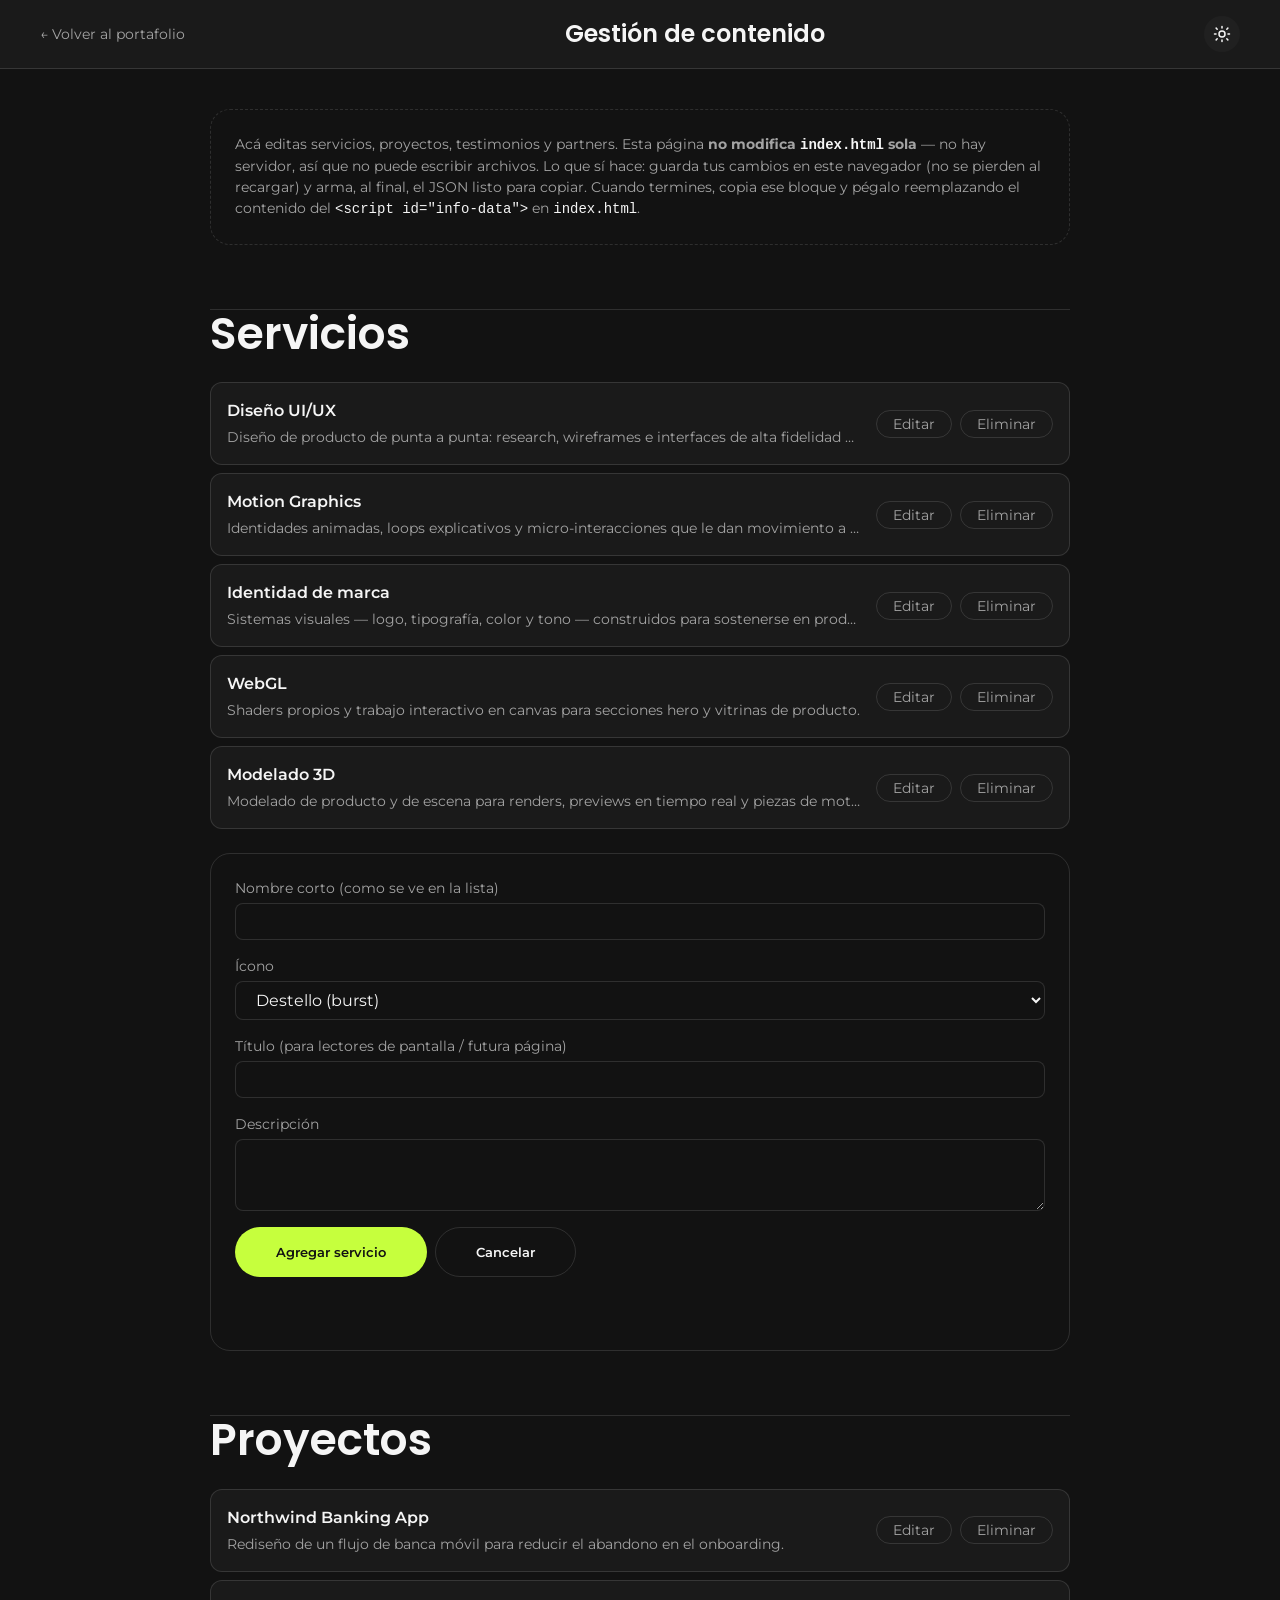
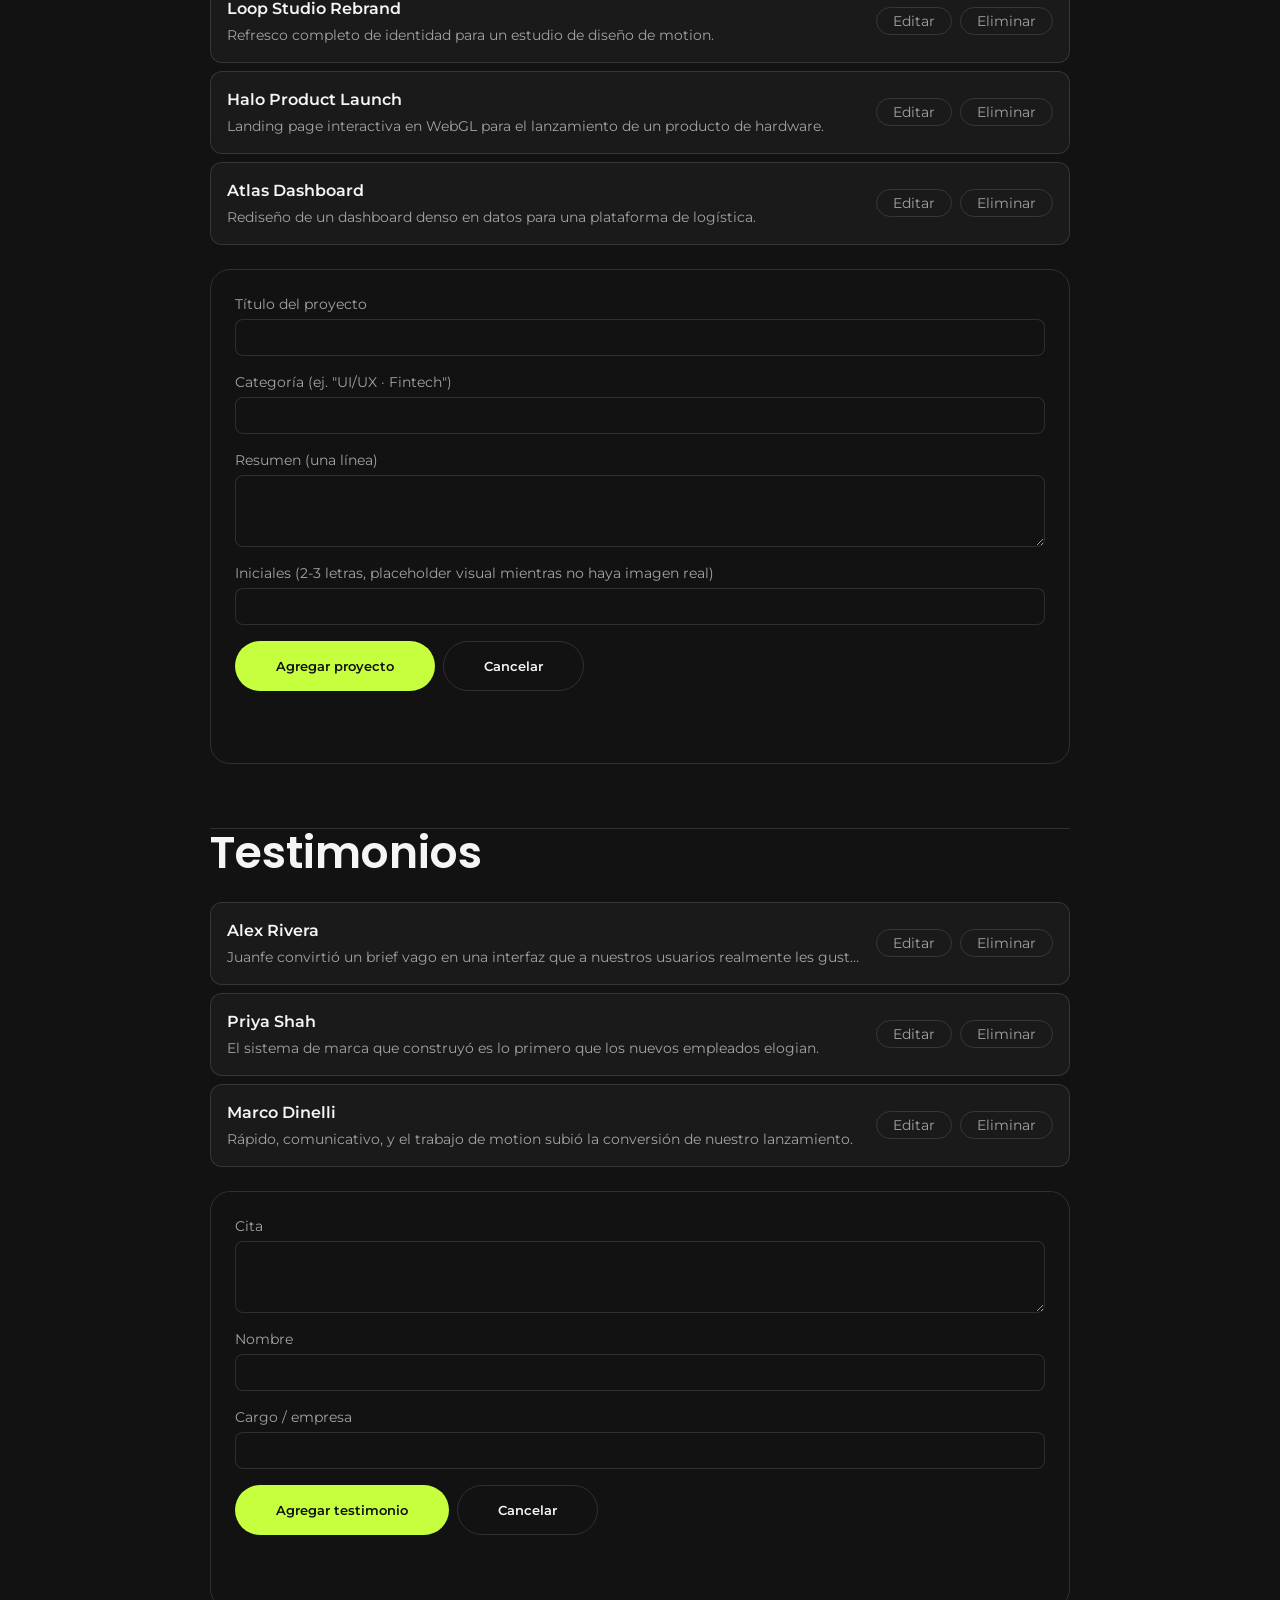
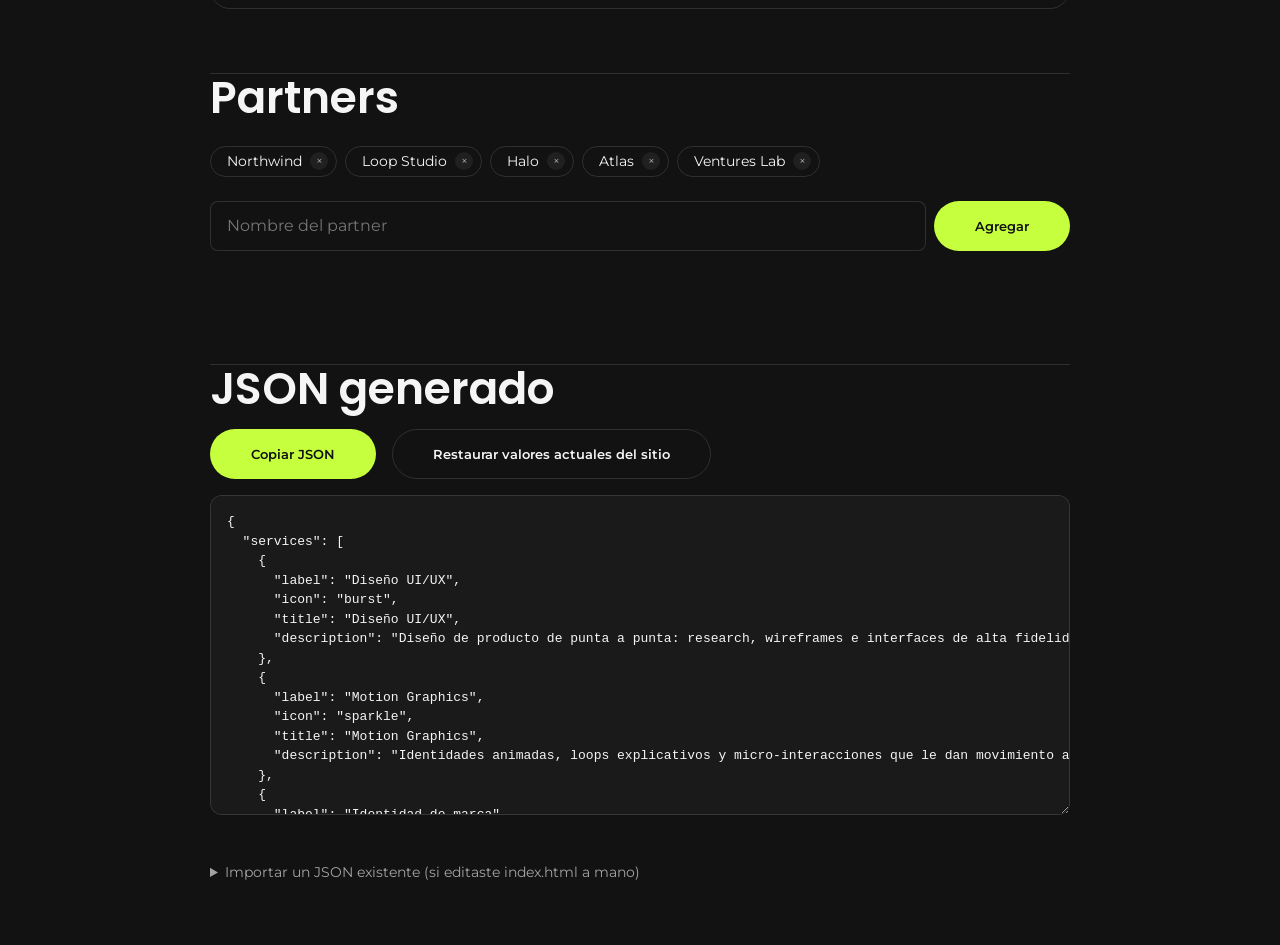
==== gestion.html @ 0872a513 "Add content-management panel (gestion.html) and pinned statement section - gestion.html/js/gestion.c" ====
<!DOCTYPE html>
<html lang="es">
<head>
  <meta charset="UTF-8" />

  <!-- Anti-flash: apply the saved theme before first paint (same as index.html). -->
  <script>
    (function () {
      try {
        if (localStorage.getItem("portfolio-theme") === "light") {
          document.documentElement.setAttribute("data-theme", "light");
        }
      } catch (e) {
        /* localStorage unavailable — falls back to the default dark theme. */
      }
    })();
  </script>

  <meta name="viewport" content="width=device-width, initial-scale=1.0" />
  <title>Gestión de contenido — Juan Felipe Montañez</title>
  <meta name="robots" content="noindex" />

  <link rel="preconnect" href="https://fonts.googleapis.com" />
  <link rel="preconnect" href="https://fonts.gstatic.com" crossorigin />
  <link
    href="https://fonts.googleapis.com/css2?family=Montserrat:wght@400;500;600;700&family=Poppins:wght@500;600;700&display=swap"
    rel="stylesheet"
  />

  <link rel="stylesheet" href="css/tokens.css" />
  <link rel="stylesheet" href="css/base.css" />
  <!-- layout.css: only used here for .theme-toggle (the header's light/dark
       button) — its nav/footer rules don't match anything on this page. -->
  <link rel="stylesheet" href="css/layout.css" />
  <link rel="stylesheet" href="css/components.css" />
  <link rel="stylesheet" href="css/gestion.css" />
</head>
<body>
  <a class="skip-link" href="#main">Saltar al contenido</a>

  <header class="gestion-header">
    <a class="gestion-back" href="index.html">← Volver al portafolio</a>
    <h1>Gestión de contenido</h1>
    <button class="theme-toggle" type="button" data-theme-toggle aria-pressed="false">
      <svg class="icon-sun" viewBox="0 0 24 24" fill="none" aria-hidden="true">
        <circle cx="12" cy="12" r="4" stroke="currentColor" stroke-width="2" />
        <path
          d="M12 2v2M12 20v2M4.2 4.2l1.4 1.4M18.4 18.4l1.4 1.4M2 12h2M20 12h2M4.2 19.8l1.4-1.4M18.4 5.6l1.4-1.4"
          stroke="currentColor"
          stroke-width="2"
          stroke-linecap="round"
        />
      </svg>
      <svg class="icon-moon" viewBox="0 0 24 24" fill="none" aria-hidden="true">
        <path
          d="M20 14.5A8.5 8.5 0 1 1 9.5 4a7 7 0 0 0 10.5 10.5Z"
          stroke="currentColor"
          stroke-width="2"
          stroke-linejoin="round"
        />
      </svg>
      <span class="sr-only">Cambiar entre tema claro y oscuro</span>
    </button>
  </header>

  <main id="main" class="gestion-main">
    <p class="gestion-intro">
      Acá editas servicios, proyectos, testimonios y partners. Esta página <strong>no
      modifica <code>index.html</code> sola</strong> — no hay servidor, así que no puede
      escribir archivos. Lo que sí hace: guarda tus cambios en este navegador (no se
      pierden al recargar) y arma, al final, el JSON listo para copiar. Cuando termines,
      copia ese bloque y pégalo reemplazando el contenido del
      <code>&lt;script id="info-data"&gt;</code> en <code>index.html</code>.
    </p>

    <!-- 1. Services -->
    <section class="gestion-section" data-section="services">
      <h2>Servicios</h2>
      <ul class="gestion-list" data-list="services"></ul>

      <form class="gestion-form" data-form="services">
        <input type="hidden" data-edit-index value="" />
        <div class="gestion-field">
          <label for="service-label">Nombre corto (como se ve en la lista)</label>
          <input id="service-label" name="label" type="text" required maxlength="40" />
        </div>
        <div class="gestion-field">
          <label for="service-icon">Ícono</label>
          <select id="service-icon" name="icon">
            <option value="burst">Destello (burst)</option>
            <option value="sparkle">Chispa (sparkle)</option>
            <option value="asterisk">Asterisco</option>
            <option value="diamonds">Diamantes</option>
            <option value="cube">Cubo</option>
          </select>
        </div>
        <div class="gestion-field">
          <label for="service-title">Título (para lectores de pantalla / futura página)</label>
          <input id="service-title" name="title" type="text" required maxlength="60" />
        </div>
        <div class="gestion-field">
          <label for="service-description">Descripción</label>
          <textarea id="service-description" name="description" required></textarea>
        </div>
        <div class="gestion-form__actions">
          <button type="submit" class="btn btn-primary" data-submit-label>Agregar servicio</button>
          <button type="button" class="btn btn-ghost" data-cancel-edit hidden>Cancelar</button>
        </div>
        <p class="gestion-form__status" data-form-status aria-live="polite"></p>
      </form>
    </section>

    <!-- 2. Projects -->
    <section class="gestion-section" data-section="projects">
      <h2>Proyectos</h2>
      <ul class="gestion-list" data-list="projects"></ul>

      <form class="gestion-form" data-form="projects">
        <input type="hidden" data-edit-index value="" />
        <div class="gestion-field">
          <label for="project-title">Título del proyecto</label>
          <input id="project-title" name="title" type="text" required maxlength="60" />
        </div>
        <div class="gestion-field">
          <label for="project-category">Categoría (ej. "UI/UX · Fintech")</label>
          <input id="project-category" name="category" type="text" required maxlength="40" />
        </div>
        <div class="gestion-field">
          <label for="project-summary">Resumen (una línea)</label>
          <textarea id="project-summary" name="summary" required></textarea>
        </div>
        <div class="gestion-field">
          <label for="project-initials">Iniciales (2-3 letras, placeholder visual mientras no haya imagen real)</label>
          <input id="project-initials" name="initials" type="text" required maxlength="3" />
        </div>
        <div class="gestion-form__actions">
          <button type="submit" class="btn btn-primary" data-submit-label>Agregar proyecto</button>
          <button type="button" class="btn btn-ghost" data-cancel-edit hidden>Cancelar</button>
        </div>
        <p class="gestion-form__status" data-form-status aria-live="polite"></p>
      </form>
    </section>

    <!-- 3. Testimonials -->
    <section class="gestion-section" data-section="testimonials">
      <h2>Testimonios</h2>
      <ul class="gestion-list" data-list="testimonials"></ul>

      <form class="gestion-form" data-form="testimonials">
        <input type="hidden" data-edit-index value="" />
        <div class="gestion-field">
          <label for="testimonial-quote">Cita</label>
          <textarea id="testimonial-quote" name="quote" required></textarea>
        </div>
        <div class="gestion-field">
          <label for="testimonial-name">Nombre</label>
          <input id="testimonial-name" name="name" type="text" required maxlength="60" />
        </div>
        <div class="gestion-field">
          <label for="testimonial-role">Cargo / empresa</label>
          <input id="testimonial-role" name="role" type="text" required maxlength="60" />
        </div>
        <div class="gestion-form__actions">
          <button type="submit" class="btn btn-primary" data-submit-label>Agregar testimonio</button>
          <button type="button" class="btn btn-ghost" data-cancel-edit hidden>Cancelar</button>
        </div>
        <p class="gestion-form__status" data-form-status aria-live="polite"></p>
      </form>
    </section>

    <!-- 4. Partners -->
    <section class="gestion-section" data-section="partners">
      <h2>Partners</h2>
      <div class="gestion-chip-row" data-partners-chips></div>

      <form class="gestion-form gestion-form--inline" data-form="partners">
        <div class="gestion-field" style="flex: 1;">
          <label for="partner-name" class="sr-only">Nombre del partner</label>
          <input id="partner-name" name="name" type="text" required maxlength="40" placeholder="Nombre del partner" />
        </div>
        <button type="submit" class="btn btn-primary">Agregar</button>
      </form>
      <p class="gestion-form__status" data-form-status data-section-status="partners" aria-live="polite"></p>
    </section>

    <!-- Output -->
    <section class="gestion-output">
      <h2>JSON generado</h2>
      <div class="gestion-output__actions">
        <button type="button" class="btn btn-primary" data-copy-json>Copiar JSON</button>
        <button type="button" class="btn btn-ghost" data-reset-data>Restaurar valores actuales del sitio</button>
        <span class="gestion-output__status" data-copy-status aria-live="polite"></span>
      </div>
      <textarea class="gestion-output__textarea" data-output readonly aria-label="JSON generado, listo para pegar en index.html"></textarea>

      <details class="gestion-import">
        <summary>Importar un JSON existente (si editaste index.html a mano)</summary>
        <textarea
          data-import-textarea
          placeholder='Pega acá el JSON completo: { "services": [...], "projects": [...], "testimonials": [...], "partners": [...] }'
        ></textarea>
        <button type="button" class="btn btn-ghost" data-import-btn>Cargar este JSON</button>
        <p class="gestion-form__status" data-import-status aria-live="polite"></p>
      </details>
    </section>
  </main>

  <script src="js/theme.js" defer></script>
  <script src="js/gestion.js" defer></script>
</body>
</html>
---- css/tokens.css ----
/* Design tokens — single source of truth for color, type and spacing.
   Dark is the default theme (per Resumen.md); [data-theme="light"] overrides it. */

:root {
  /* Color — dark (default) */
  --color-bg: #121212;
  --color-bg-elevated: #1a1a1a;
  --color-bg-elevated-2: #202020;
  --color-text: #f5f5f5;
  --color-text-muted: #a3a3a3;
  --color-border: rgba(255, 255, 255, 0.12);
  --color-accent: #c6ff3d;
  --color-accent-text: #121212;

  /* Type */
  --font-heading: "Poppins", "Montserrat", sans-serif;
  --font-body: "Montserrat", "Poppins", sans-serif;
  --font-display: "Instrument Serif", Georgia, serif; /* italic accents only */

  --fs-hero: clamp(2.5rem, 6vw + 1rem, 5.5rem);
  --fs-h2: clamp(1.75rem, 3vw + 1rem, 2.75rem);
  --fs-h3: clamp(1.125rem, 1vw + 1rem, 1.5rem);
  --fs-body: 1rem;
  --fs-small: 0.875rem;

  /* Spacing scale */
  --space-1: 0.25rem;
  --space-2: 0.5rem;
  --space-3: 1rem;
  --space-4: 1.5rem;
  --space-5: 2.5rem;
  --space-6: 4rem;
  --space-7: 6rem;

  /* Shape / layout */
  --radius-pill: 999px;
  --radius-card: 1.25rem;
  --container-max: 1180px;
  --nav-height: 64px;

  /* Motion */
  --ease-default: cubic-bezier(0.4, 0, 0.2, 1);
  --duration-panel: 900ms;

  /* Layering */
  --z-nav: 50;
  --z-mobile-menu: 80;
  --z-panels: 90;
  --z-preloader: 100;
}

[data-theme="light"] {
  --color-bg: #f7f7f5;
  --color-bg-elevated: #ffffff;
  --color-bg-elevated-2: #eeeeec;
  --color-text: #141414;
  --color-text-muted: #5c5c5c;
  --color-border: rgba(0, 0, 0, 0.1);
  --color-accent-text: #121212;
}
---- css/base.css ----
/* Reset + base typography + small utilities shared across the page. */

*,
*::before,
*::after {
  box-sizing: border-box;
}

html {
  scroll-behavior: smooth;
}

body {
  margin: 0;
  min-height: 100vh;
  background: var(--color-bg);
  color: var(--color-text);
  font-family: var(--font-body);
  font-size: var(--fs-body);
  line-height: 1.5;
  -webkit-font-smoothing: antialiased;
  transition: background-color 0.3s var(--ease-default), color 0.3s var(--ease-default);
  /* Room at the bottom so content never sits under the fixed pill nav. */
  padding-bottom: calc(var(--nav-height) + var(--space-5));
}

img,
canvas,
svg {
  display: block;
  max-width: 100%;
}

h1,
h2,
h3 {
  font-family: var(--font-heading);
  font-weight: 600;
  line-height: 1.1;
  margin: 0 0 var(--space-3);
}

h1 {
  font-size: var(--fs-hero);
}

h2 {
  font-size: var(--fs-h2);
}

h3 {
  font-size: var(--fs-h3);
}

p {
  margin: 0 0 var(--space-3);
  color: var(--color-text-muted);
}

a {
  color: inherit;
}

button {
  font-family: inherit;
  cursor: pointer;
}

.container {
  width: min(100% - var(--space-5), var(--container-max));
  margin-inline: auto;
}

/* Visually hidden but reachable by assistive tech. */
.sr-only {
  position: absolute;
  width: 1px;
  height: 1px;
  padding: 0;
  margin: -1px;
  overflow: hidden;
  clip: rect(0, 0, 0, 0);
  white-space: nowrap;
  border: 0;
}

.skip-link {
  position: fixed;
  top: var(--space-2);
  left: var(--space-2);
  z-index: calc(var(--z-preloader) + 1);
  padding: var(--space-2) var(--space-3);
  background: var(--color-accent);
  color: var(--color-accent-text);
  border-radius: var(--radius-pill);
  font-weight: 600;
  text-decoration: none;
  transform: translateY(-200%);
  transition: transform 0.2s var(--ease-default);
}

.skip-link:focus-visible {
  transform: translateY(0);
}

:focus-visible {
  outline: 2px solid var(--color-accent);
  outline-offset: 3px;
}
---- css/layout.css ----
/* Header, pill nav, mobile menu overlay, section shells and footer. */

.site-header {
  position: relative;
  z-index: var(--z-nav);
}

.logomark {
  position: fixed;
  top: var(--space-3);
  left: var(--space-3);
  z-index: var(--z-nav);
  display: flex;
  align-items: center;
  gap: var(--space-2);
  padding: var(--space-2) var(--space-3);
  background: var(--color-bg-elevated);
  border: 1px solid var(--color-border);
  border-radius: var(--radius-pill);
  text-decoration: none;
  font-family: var(--font-heading);
  font-weight: 600;
  letter-spacing: 0.02em;
  color: var(--color-text);
}

.logomark svg {
  width: 20px;
  height: 20px;
}

/* --- Desktop pill nav, fixed bottom-center --- */
.nav-pill {
  position: fixed;
  left: 50%;
  bottom: var(--space-4);
  transform: translateX(-50%);
  z-index: var(--z-nav);
  display: flex;
  align-items: center;
  gap: var(--space-2);
  padding: var(--space-2);
  background: var(--color-bg-elevated);
  border: 1px solid var(--color-border);
  border-radius: var(--radius-pill);
  box-shadow: 0 10px 30px rgba(0, 0, 0, 0.25);
}

.nav-pill__link {
  padding: var(--space-2) var(--space-3);
  border-radius: var(--radius-pill);
  text-decoration: none;
  font-size: var(--fs-small);
  color: var(--color-text-muted);
  transition: background-color 0.2s var(--ease-default), color 0.2s var(--ease-default);
}

.nav-pill__link:hover,
.nav-pill__link:focus-visible {
  color: var(--color-text);
  background: var(--color-bg-elevated-2);
}

.nav-pill__cta {
  padding: var(--space-2) var(--space-4);
  border-radius: var(--radius-pill);
  background: var(--color-accent);
  color: var(--color-accent-text);
  font-weight: 600;
  font-size: var(--fs-small);
  text-decoration: none;
  white-space: nowrap;
}

.theme-toggle {
  display: grid;
  place-items: center;
  width: 36px;
  height: 36px;
  padding: 0;
  border: none;
  border-radius: 50%;
  background: var(--color-bg-elevated-2);
  color: var(--color-text);
}

.theme-toggle svg {
  width: 18px;
  height: 18px;
}

.theme-toggle .icon-moon {
  display: none;
}

[data-theme="light"] .theme-toggle .icon-sun {
  display: none;
}

[data-theme="light"] .theme-toggle .icon-moon {
  display: block;
}

/* --- Mobile: pill nav is replaced by a single "Open menu" button --- */
.nav-toggle {
  display: none;
  position: fixed;
  right: var(--space-3);
  bottom: var(--space-3);
  z-index: var(--z-nav);
  align-items: center;
  gap: var(--space-2);
  padding: var(--space-3) var(--space-4);
  border: 1px solid var(--color-border);
  border-radius: var(--radius-pill);
  background: var(--color-accent);
  color: var(--color-accent-text);
  font-weight: 600;
}

.nav-toggle svg {
  width: 18px;
  height: 18px;
}

.mobile-menu {
  position: fixed;
  inset: 0;
  z-index: var(--z-mobile-menu);
  display: flex;
  flex-direction: column;
  justify-content: center;
  gap: var(--space-4);
  padding: var(--space-5);
  background: var(--color-bg);
  transform: translateY(100%);
  transition: transform 0.35s var(--ease-default);
}

.mobile-menu[data-open="true"] {
  transform: translateY(0);
}

.mobile-menu__close {
  position: absolute;
  top: var(--space-3);
  right: var(--space-3);
  width: 44px;
  height: 44px;
  display: grid;
  place-items: center;
  border: 1px solid var(--color-border);
  border-radius: 50%;
  background: var(--color-bg-elevated);
  color: var(--color-text);
}

.mobile-menu__close svg {
  width: 18px;
  height: 18px;
}

.mobile-menu__links {
  list-style: none;
  margin: 0;
  padding: 0;
  display: flex;
  flex-direction: column;
  gap: var(--space-3);
}

.mobile-menu__links a {
  font-family: var(--font-heading);
  font-size: var(--fs-h2);
  text-decoration: none;
  color: var(--color-text);
}

.mobile-menu__footer {
  display: flex;
  align-items: center;
  gap: var(--space-3);
  margin-top: var(--space-4);
}

@media (max-width: 768px) {
  .nav-pill {
    display: none;
  }

  .nav-toggle {
    display: flex;
  }
}

@media (min-width: 769px) {
  .mobile-menu {
    display: none;
  }
}

/* --- Section shells --- */
section {
  padding: var(--space-7) 0;
  scroll-margin-top: var(--space-5);
  scroll-margin-bottom: var(--space-5);
}

.section-head {
  max-width: 640px;
  margin-bottom: var(--space-5);
}

.section-eyebrow {
  display: inline-block;
  margin-bottom: var(--space-2);
  font-size: var(--fs-small);
  letter-spacing: 0.08em;
  text-transform: uppercase;
  color: var(--color-accent);
}

/* --- Footer --- */
.site-footer {
  border-top: 1px solid var(--color-border);
  padding: var(--space-6) 0 var(--space-7);
}

.site-footer__top {
  display: flex;
  flex-wrap: wrap;
  justify-content: space-between;
  gap: var(--space-4);
  margin-bottom: var(--space-5);
}

.site-footer__social {
  list-style: none;
  display: flex;
  gap: var(--space-3);
  margin: 0;
  padding: 0;
}

.site-footer__social a {
  text-decoration: none;
  color: var(--color-text-muted);
}

.site-footer__social a:hover,
.site-footer__social a:focus-visible {
  color: var(--color-text);
}

.site-footer__bottom {
  display: flex;
  flex-wrap: wrap;
  justify-content: space-between;
  gap: var(--space-3);
  padding-top: var(--space-4);
  border-top: 1px solid var(--color-border);
  font-size: var(--fs-small);
  color: var(--color-text-muted);
}

.site-footer__bottom a {
  color: var(--color-text-muted);
  text-decoration: none;
}

.site-footer__bottom a:hover,
.site-footer__bottom a:focus-visible {
  color: var(--color-text);
}
---- css/components.css ----
/* Buttons, cards, chips, testimonials, partners, preloader and panel transition. */

/* --- Buttons --- */
.btn {
  display: inline-flex;
  align-items: center;
  gap: var(--space-2);
  padding: var(--space-3) var(--space-5);
  border-radius: var(--radius-pill);
  font-weight: 600;
  text-decoration: none;
  border: 1px solid transparent;
}

.btn-primary {
  background: var(--color-accent);
  color: var(--color-accent-text);
}

.btn-ghost {
  background: transparent;
  border-color: var(--color-border);
  color: var(--color-text);
}

.btn-primary:hover,
.btn-primary:focus-visible {
  transform: translateY(-1px);
}

.btn-ghost:hover,
.btn-ghost:focus-visible {
  background: var(--color-bg-elevated);
}

/* --- About lead paragraph --- */
.about p[data-split-about] {
  font-family: var(--font-heading);
  font-weight: 500;
  font-size: clamp(1.5rem, 1rem + 2.2vw, 2.75rem);
  line-height: 1.35;
  color: var(--color-text);
  max-width: 900px;
}

/* --- Chips (About section) — infinite marquee of focus areas --- */
.chip-marquee {
  overflow: hidden;
  margin-top: var(--space-5);
  /* Fade the edges so chips don't look like they're cut off mid-pill. */
  -webkit-mask-image: linear-gradient(90deg, transparent, #000 8%, #000 92%, transparent);
  mask-image: linear-gradient(90deg, transparent, #000 8%, #000 92%, transparent);
}

.chip-list {
  list-style: none;
  display: flex;
  flex-wrap: nowrap;
  width: max-content;
  margin: 0;
  padding: 0;
  animation: chip-marquee 16s linear infinite;
}

/* Pause on hover so the labels are easy to read with a mouse. */
.chip-marquee:hover .chip-list {
  animation-play-state: paused;
}

.chip-list li {
  flex: 0 0 auto;
  /* Spacing via margin, not `gap`: with the duplicate-track technique below,
     `gap` leaves an extra half-gap at the 50% loop point (it isn't "inside"
     either copy), which reads as a stutter/cut. A trailing margin on every
     item — including the last one of each copy — is part of that item's own
     box, so the two copies line up exactly at the midpoint. */
  margin-right: var(--space-2);
  padding: var(--space-2) var(--space-3);
  border: 1px solid var(--color-border);
  border-radius: var(--radius-pill);
  font-size: var(--fs-small);
  color: var(--color-text-muted);
  white-space: nowrap;
}

/* The list is rendered twice in the HTML (second copy aria-hidden); looping
   the track by exactly -50% lines the end of set 1 up with the start of set
   2, so the restart to 0% is invisible. */
@keyframes chip-marquee {
  from {
    transform: translateX(0);
  }
  to {
    transform: translateX(-50%);
  }
}

/* --- Grid shells --- */
.card-grid {
  display: grid;
  gap: var(--space-4);
  grid-template-columns: repeat(auto-fit, minmax(260px, 1fr));
}

/* --- Services header --- */
.services-head {
  display: grid;
  grid-template-columns: minmax(0, 1fr) auto;
  grid-template-areas:
    "title title"
    "desc  btn";
  align-items: center;
  column-gap: var(--space-5);
  row-gap: var(--space-5);
  max-width: 900px;
  margin: 0 auto var(--space-7);
}

.services-head__title {
  grid-area: title;
  max-width: 19ch;
  margin: 0;
  font-family: var(--font-body);
  font-weight: 300;
  font-size: clamp(2rem, 2.5vw + 1rem, 3.125rem);
  line-height: 1.15;
  color: var(--color-text);
}

.services-head__title em {
  font-family: var(--font-display);
  font-style: italic;
  font-weight: 400;
}

.services-head__desc {
  grid-area: desc;
  max-width: 34rem;
  margin: 0 0 0 clamp(0px, 8vw, 7.5rem);
  color: var(--color-text-muted);
}

.services-head__btn {
  grid-area: btn;
  padding: var(--space-3) var(--space-5);
  border: 1.5px solid var(--color-text);
  border-radius: var(--radius-pill);
  font-size: 1.25rem;
  font-weight: 300;
  color: var(--color-text);
  text-decoration: none;
  white-space: nowrap;
  transition:
    background-color 0.3s var(--ease-default),
    color 0.3s var(--ease-default),
    transform 0.16s cubic-bezier(0.22, 1, 0.36, 1);
}

.services-head__btn:hover,
.services-head__btn:focus-visible {
  background: var(--color-text);
  color: var(--color-bg);
}

.services-head__btn:active {
  transform: scale(0.97);
}

/* --- Services list: big rows, rolling title, scroll-rotated icon --- */
.services-list {
  display: flex;
  flex-direction: column;
  align-items: center;
  gap: var(--space-2);
}

.service-row {
  display: inline-flex;
  align-items: center;
  gap: clamp(0.5rem, 1.2vw, 1.25rem);
  text-decoration: none;
  color: var(--color-text-muted);
  transition: color 0.35s var(--ease-default);
}

.service-row:hover,
.service-row:focus-visible {
  color: var(--color-text);
}

.service-row__icon {
  flex: 0 0 auto;
  width: clamp(2rem, 5vw, 4.375rem);
  height: clamp(2rem, 5vw, 4.375rem);
}

/* One line tall window; the duplicate waits just below it. */
.service-row__title {
  display: block;
  overflow: hidden;
  font-family: var(--font-body);
  font-weight: 300;
  font-size: clamp(2rem, 6vw, 6.25rem);
  line-height: 1.1;
  text-transform: uppercase;
  white-space: nowrap;
}

.service-row__roll {
  position: relative;
  display: block;
  will-change: transform;
  transition: transform 0.4s cubic-bezier(0.76, 0, 0.24, 1);
}

.service-row__roll-dup {
  position: absolute;
  top: 100%;
  left: 0;
  color: var(--color-text);
}

/* Roll only with a real pointer — on touch, hover sticks after a tap. */
@media (hover: hover) and (pointer: fine) {
  .service-row:hover .service-row__roll {
    transform: translateY(-100%);
  }
}

.service-row:focus-visible .service-row__roll {
  transform: translateY(-100%);
}

/* --- Who I build for --- */
.who-i-build-for {
  display: grid;
  grid-template-columns: minmax(0, 1fr) minmax(0, 2fr);
  gap: var(--space-4);
  margin-top: var(--space-7);
  padding-top: var(--space-4);
  border-top: 1px solid var(--color-border);
}

.who-i-build-for h3 {
  margin: 0;
  font-size: var(--fs-body);
  font-weight: 500;
}

.who-i-build-for p {
  margin: 0;
  color: var(--color-text-muted);
}

@media (max-width: 768px) {
  .services-head {
    grid-template-columns: 1fr;
    grid-template-areas:
      "title"
      "desc"
      "btn";
    row-gap: var(--space-4);
    margin-bottom: var(--space-6);
  }

  .services-head__desc {
    margin-left: 0;
  }

  .services-head__btn {
    text-align: center;
  }

  .services-list {
    gap: var(--space-4);
  }

  .service-row {
    color: var(--color-text);
  }

  .service-row__title {
    white-space: normal;
    text-align: center;
  }

  .who-i-build-for {
    grid-template-columns: 1fr;
  }
}

/* --- Statement: text on a curve, pinned while it scrolls ---
   Default (no JS / reduced motion): a plain centered heading.
   animations.js adds .statement--animated to swap in the SVG curve and
   give the track its 300vh of scroll for the pinned stage. */
.statement {
  padding: 0;
}

.statement__stage {
  position: relative;
  padding: var(--space-7) var(--space-4);
  overflow: hidden;
}

.statement__header {
  display: grid;
  grid-template-columns: auto 1fr auto 1fr auto;
  align-items: center;
  justify-items: center;
  gap: var(--space-3);
  width: min(100% - var(--space-5), var(--container-max));
  margin: 0 auto var(--space-6);
  font-size: var(--fs-small);
  letter-spacing: 0.08em;
  text-transform: uppercase;
  color: var(--color-text);
}

.statement__mark {
  width: 22px;
  height: 22px;
}

.statement__text {
  max-width: 18ch;
  margin: 0 auto;
  font-family: var(--font-body);
  font-weight: 400;
  font-size: clamp(2.25rem, 6vw, 5.5rem);
  line-height: 1.05;
  text-align: center;
  text-transform: uppercase;
}

.statement__curve {
  display: none;
  width: 100%;
  height: auto;
  overflow: visible;
}

/* Size is in SVG user units (viewBox is 1516 wide), so the text scales
   with the viewport instead of with CSS px. */
.statement__curve text {
  font-family: var(--font-body);
  font-weight: 400;
  font-size: 150px;
  text-transform: uppercase;
  fill: currentColor;
}

.statement--animated .statement__track {
  height: 300vh;
}

.statement--animated .statement__stage {
  display: flex;
  flex-direction: column;
  justify-content: center;
  height: 100vh;
  padding: 0;
}

.statement--animated .statement__header {
  position: absolute;
  top: var(--space-6);
  left: 0;
  right: 0;
  margin-bottom: 0;
}

.statement--animated .statement__curve {
  display: block;
}

/* Heading stays in the DOM for screen readers, the curve is decorative. */
.statement--animated .statement__text {
  position: absolute;
  width: 1px;
  height: 1px;
  overflow: hidden;
  clip-path: inset(50%);
  white-space: nowrap;
}

@media (max-width: 768px) {
  .statement__curve text {
    font-size: 420px;
  }
}

/* --- Works rows (one per project) --- */
.works-list {
  display: flex;
  flex-direction: column;
  gap: var(--space-7);
}

.work-row__head {
  display: grid;
  grid-template-columns: 1fr auto;
  grid-template-areas:
    "tag   ."
    "title link";
  align-items: end;
  row-gap: var(--space-3);
  column-gap: var(--space-4);
}

.work-row__tag {
  grid-area: tag;
  justify-self: start;
  padding: var(--space-1) var(--space-3);
  border: 1px solid var(--color-border);
  border-radius: var(--radius-pill);
  font-size: var(--fs-small);
  color: var(--color-text);
  white-space: nowrap;
}

.work-row__title {
  grid-area: title;
  margin: 0;
  font-family: var(--font-heading);
  font-weight: 500;
  font-size: clamp(2rem, 2.5vw + 1rem, 3.125rem);
  line-height: 1.1;
  color: var(--color-text);
}

.work-row__link {
  grid-area: link;
  padding-bottom: var(--space-1);
  font-size: var(--fs-small);
  color: var(--color-text);
  text-underline-offset: 0.25em;
  white-space: nowrap;
}

.work-row__link:hover,
.work-row__link:focus-visible {
  color: var(--color-accent);
}

.work-row__summary {
  margin: var(--space-2) 0 var(--space-5);
  max-width: 560px;
  color: var(--color-text-muted);
}

.work-row__media {
  display: grid;
  grid-template-columns: 2fr 1fr;
  gap: var(--space-4);
}

/* --- Work media: clip-path reveal + hover zoom ---
   Visible by default, so the page still works without JS / GSAP.
   animations.js adds .works-list--reveal to the list (motion allowed only)
   to arm the hidden state, then .is-in-view to each media on scroll. */
.work-media {
  position: relative;
  display: block;
  aspect-ratio: 16 / 10;
  border-radius: 0.5rem;
  overflow: hidden;
  transition: border-radius 0.8s cubic-bezier(0.19, 1, 0.22, 1);
}

.work-media--side {
  aspect-ratio: auto; /* stretches to the main image's height */
}

.work-media__inner {
  position: absolute;
  inset: 0;
  border-radius: inherit;
  clip-path: inset(0 round 0.5rem);
  will-change: clip-path, transform;
  transition:
    clip-path 1.1s cubic-bezier(0.22, 1, 0.36, 1),
    transform 0.8s cubic-bezier(0.19, 1, 0.22, 1);
}

/* Fills the frame; swap for <img> with object-fit: cover later. */
.work-media__inner > * {
  width: 100%;
  height: 100%;
  aspect-ratio: auto;
  object-fit: cover;
  transition: transform 1.2s cubic-bezier(0.22, 1, 0.36, 1);
}

/* Armed: hidden from the top-left corner, image slightly zoomed in. */
.works-list--reveal .work-media__inner {
  clip-path: inset(0 100% 100% 0 round 0.5rem);
}

.works-list--reveal .work-media__inner > * {
  transform: scale(1.14);
}

/* In view: wipe open to the bottom-right while the image settles. */
.works-list--reveal .work-media.is-in-view .work-media__inner {
  clip-path: inset(0 round 0.5rem);
}

.works-list--reveal .work-media.is-in-view .work-media__inner > * {
  transform: scale(1);
}

/* Side image starts a beat after the main one. */
.works-list--reveal .work-media--side .work-media__inner,
.works-list--reveal .work-media--side .work-media__inner > * {
  transition-delay: 0.15s;
}

/* Hover: corners square off and the image zooms in. */
.work-media:hover,
.work-media:focus-visible {
  border-radius: 0;
}

.work-media:hover .work-media__inner,
.work-media:focus-visible .work-media__inner {
  transform: scale(1.12);
  transition-delay: 0s;
}

@media (max-width: 768px) {
  .works-list {
    gap: var(--space-6);
  }

  .work-row__head {
    grid-template-columns: 1fr auto;
    grid-template-areas:
      "tag   link"
      "title title";
  }

  .work-row__media {
    grid-template-columns: 1fr;
  }

  .work-media--main {
    aspect-ratio: 1 / 1;
  }

  .work-media--side {
    height: 120px;
  }
}

.media-placeholder {
  aspect-ratio: 4 / 3;
  display: grid;
  place-items: center;
  font-family: var(--font-heading);
  font-size: 2rem;
  font-weight: 600;
  color: var(--color-accent-text);
  background: linear-gradient(135deg, var(--color-accent), #6fe0c9);
}

.media-placeholder--alt {
  font-size: 1.25rem;
  color: var(--color-text);
  background: linear-gradient(160deg, var(--color-bg-elevated-2), var(--color-bg-elevated));
  border: 1px solid var(--color-border);
}

/* --- CTA to works --- */
.works-cta {
  text-align: center;
}

.works-cta__inner {
  padding: var(--space-6) var(--space-4);
  border: 1px solid var(--color-border);
  border-radius: var(--radius-card);
  background: var(--color-bg-elevated);
}

.works-cta h2 {
  margin-bottom: var(--space-4);
}

/* --- Testimonials --- */
.testimonial-card {
  padding: var(--space-4);
  border: 1px solid var(--color-border);
  border-radius: var(--radius-card);
  background: var(--color-bg-elevated);
  display: flex;
  flex-direction: column;
  gap: var(--space-3);
}

.testimonial-card blockquote {
  margin: 0;
  font-family: var(--font-heading);
  font-size: var(--fs-h3);
  line-height: 1.35;
}

.testimonial-card footer {
  font-size: var(--fs-small);
  color: var(--color-text-muted);
}

.testimonial-card footer strong {
  color: var(--color-text);
}

/* --- Partners --- */
.partner-row {
  display: flex;
  flex-wrap: wrap;
  gap: var(--space-5);
  align-items: center;
  justify-content: space-between;
}

.partner-logo {
  font-family: var(--font-heading);
  font-weight: 600;
  font-size: var(--fs-h3);
  color: var(--color-text-muted);
  letter-spacing: 0.02em;
}

/* --- Preloader --- */
.preloader {
  position: fixed;
  inset: 0;
  z-index: var(--z-preloader);
  display: flex;
  flex-direction: column;
  align-items: center;
  justify-content: center;
  gap: var(--space-3);
  background: var(--color-bg);
  transition: opacity 0.4s var(--ease-default);
}

.preloader[data-hidden="true"] {
  opacity: 0;
  pointer-events: none;
}

.preloader__count {
  font-family: var(--font-heading);
  font-size: clamp(2rem, 6vw, 3.5rem);
  font-weight: 600;
  color: var(--color-text);
}

.preloader__label {
  font-size: var(--fs-small);
  letter-spacing: 0.1em;
  text-transform: uppercase;
  color: var(--color-text-muted);
}

/* --- 6-panel page transition --- */
.panel-transition {
  position: fixed;
  inset: 0;
  z-index: var(--z-panels);
  display: flex;
  pointer-events: none;
}

.panel-transition__panel {
  flex: 1 0 calc(100% / 6);
  background: var(--color-bg);
  transform: scaleY(1);
  transform-origin: top;
}

/* Panels start covering the screen so there is never a flash of
   unrevealed content before preloader.js runs revealOnEntry(). */
.panel-transition[data-state="revealed"] .panel-transition__panel {
  transform: scaleY(0);
  transform-origin: bottom;
  transition: transform var(--duration-panel) var(--ease-default);
}

.panel-transition[data-state="covering"] .panel-transition__panel {
  transform: scaleY(1);
  transform-origin: top;
  transition: transform var(--duration-panel) var(--ease-default);
}

/* Slight stagger between panels so they don't move as one flat block. */
.panel-transition__panel:nth-child(1) { transition-delay: 0ms; }
.panel-transition__panel:nth-child(2) { transition-delay: 40ms; }
.panel-transition__panel:nth-child(3) { transition-delay: 80ms; }
.panel-transition__panel:nth-child(4) { transition-delay: 120ms; }
.panel-transition__panel:nth-child(5) { transition-delay: 160ms; }
.panel-transition__panel:nth-child(6) { transition-delay: 200ms; }
---- css/gestion.css ----
/* Layout for the content-management panel (gestion.html). Reuses tokens.css
   (color/type) and components.css (.btn) — this file only covers the
   admin-specific pieces: header, section cards, list rows, forms and the
   JSON output box.

   layout.css is also linked in (just for .theme-toggle), and it has a bare
   `section { padding: var(--space-7) 0; }` rule meant for the home page's
   sections. Neutralize it here so it doesn't add a 6rem gap under every
   section on this page — .gestion-section/.gestion-output below set their
   own spacing. */

main.gestion-main section {
  padding: 0;
}

body {
  padding-bottom: var(--space-6);
}

.gestion-header {
  position: sticky;
  top: 0;
  z-index: var(--z-nav);
  display: flex;
  align-items: center;
  justify-content: space-between;
  gap: var(--space-3);
  padding: var(--space-3) var(--space-5);
  background: var(--color-bg-elevated);
  border-bottom: 1px solid var(--color-border);
}

.gestion-back {
  font-size: var(--fs-small);
  text-decoration: none;
  color: var(--color-text-muted);
}

.gestion-back:hover,
.gestion-back:focus-visible {
  color: var(--color-text);
}

.gestion-header h1 {
  margin: 0;
  font-size: var(--fs-h3);
  text-align: center;
}

.gestion-main {
  width: min(100% - var(--space-5), 860px);
  margin-inline: auto;
  padding-top: var(--space-5);
}

.gestion-intro {
  padding: var(--space-4);
  border: 1px dashed var(--color-border);
  border-radius: var(--radius-card);
  color: var(--color-text-muted);
  font-size: var(--fs-small);
}

.gestion-intro code {
  color: var(--color-text);
  font-family: ui-monospace, "SFMono-Regular", Consolas, monospace;
}

.gestion-section {
  margin-top: var(--space-6);
  padding-top: var(--space-5);
  border-top: 1px solid var(--color-border);
}

.gestion-section h2 {
  margin-bottom: var(--space-4);
}

/* --- Item list (existing entries) --- */
.gestion-list {
  list-style: none;
  margin: 0 0 var(--space-4);
  padding: 0;
  display: flex;
  flex-direction: column;
  gap: var(--space-2);
}

.gestion-list:empty::after {
  content: "Todavía no hay elementos.";
  display: block;
  padding: var(--space-3);
  color: var(--color-text-muted);
  font-size: var(--fs-small);
  font-style: italic;
}

.gestion-row {
  display: flex;
  align-items: center;
  gap: var(--space-3);
  padding: var(--space-3);
  border: 1px solid var(--color-border);
  border-radius: 0.75rem;
  background: var(--color-bg-elevated);
}

.gestion-row__body {
  flex: 1;
  min-width: 0;
}

.gestion-row__title {
  font-weight: 600;
  color: var(--color-text);
}

.gestion-row__meta {
  margin-top: var(--space-1);
  font-size: var(--fs-small);
  color: var(--color-text-muted);
  overflow: hidden;
  text-overflow: ellipsis;
  white-space: nowrap;
}

.gestion-row__actions {
  display: flex;
  gap: var(--space-2);
  flex-shrink: 0;
}

.gestion-row__actions button {
  padding: var(--space-1) var(--space-3);
  border: 1px solid var(--color-border);
  border-radius: var(--radius-pill);
  background: transparent;
  color: var(--color-text-muted);
  font-size: var(--fs-small);
}

.gestion-row__actions button:hover,
.gestion-row__actions button:focus-visible {
  color: var(--color-text);
  border-color: var(--color-text-muted);
}

.gestion-row__actions [data-action="remove"]:hover,
.gestion-row__actions [data-action="remove"]:focus-visible {
  color: #ff6b6b;
  border-color: #ff6b6b;
}

/* --- Partners: plain chip list, no edit (just add/remove) --- */
.gestion-chip-row {
  display: flex;
  flex-wrap: wrap;
  gap: var(--space-2);
  margin-bottom: var(--space-4);
}

.gestion-chip {
  display: inline-flex;
  align-items: center;
  gap: var(--space-2);
  padding: var(--space-1) var(--space-2) var(--space-1) var(--space-3);
  border: 1px solid var(--color-border);
  border-radius: var(--radius-pill);
  font-size: var(--fs-small);
}

.gestion-chip button {
  display: grid;
  place-items: center;
  width: 18px;
  height: 18px;
  border: none;
  border-radius: 50%;
  background: var(--color-bg-elevated-2);
  color: var(--color-text-muted);
  font-size: 0.75rem;
  line-height: 1;
}

.gestion-chip button:hover,
.gestion-chip button:focus-visible {
  color: #ff6b6b;
}

/* --- Forms --- */
.gestion-form {
  display: grid;
  gap: var(--space-3);
  padding: var(--space-4);
  border: 1px solid var(--color-border);
  border-radius: var(--radius-card);
}

.gestion-form--inline {
  display: flex;
  gap: var(--space-2);
  padding: 0;
  border: none;
}

.gestion-field {
  display: grid;
  gap: var(--space-1);
}

.gestion-field label {
  font-size: var(--fs-small);
  color: var(--color-text-muted);
}

.gestion-field input,
.gestion-field select,
.gestion-field textarea {
  width: 100%;
  padding: var(--space-2) var(--space-3);
  border: 1px solid var(--color-border);
  border-radius: 0.5rem;
  background: var(--color-bg);
  color: var(--color-text);
  font-family: inherit;
  font-size: var(--fs-body);
}

.gestion-field textarea {
  resize: vertical;
  min-height: 4.5em;
}

.gestion-field input:focus-visible,
.gestion-field select:focus-visible,
.gestion-field textarea:focus-visible {
  outline: 2px solid var(--color-accent);
  outline-offset: 1px;
}

.gestion-form__actions {
  display: flex;
  gap: var(--space-2);
}

.gestion-form__status {
  font-size: var(--fs-small);
  color: #ff6b6b;
  min-height: 1.2em;
}

/* --- JSON output --- */
.gestion-output {
  margin-top: var(--space-7);
  padding-top: var(--space-5);
  border-top: 1px solid var(--color-border);
}

.gestion-output__actions {
  display: flex;
  flex-wrap: wrap;
  align-items: center;
  gap: var(--space-3);
  margin-bottom: var(--space-3);
}

.gestion-output__status {
  font-size: var(--fs-small);
  color: var(--color-accent);
}

.gestion-output__textarea {
  width: 100%;
  min-height: 320px;
  padding: var(--space-3);
  border: 1px solid var(--color-border);
  border-radius: 0.75rem;
  background: var(--color-bg-elevated);
  color: var(--color-text);
  font-family: ui-monospace, "SFMono-Regular", Consolas, monospace;
  font-size: 0.8125rem;
  line-height: 1.5;
  white-space: pre;
  overflow: auto;
}

.gestion-import {
  margin-top: var(--space-5);
}

.gestion-import summary {
  cursor: pointer;
  color: var(--color-text-muted);
  font-size: var(--fs-small);
}

.gestion-import[open] summary {
  margin-bottom: var(--space-2);
}

.gestion-import textarea {
  width: 100%;
  min-height: 160px;
  padding: var(--space-3);
  border: 1px solid var(--color-border);
  border-radius: 0.75rem;
  background: var(--color-bg);
  color: var(--color-text);
  font-family: ui-monospace, "SFMono-Regular", Consolas, monospace;
  font-size: 0.8125rem;
  margin-bottom: var(--space-2);
}

@media (max-width: 600px) {
  .gestion-header h1 {
    display: none;
  }

  .gestion-row {
    flex-wrap: wrap;
  }
}
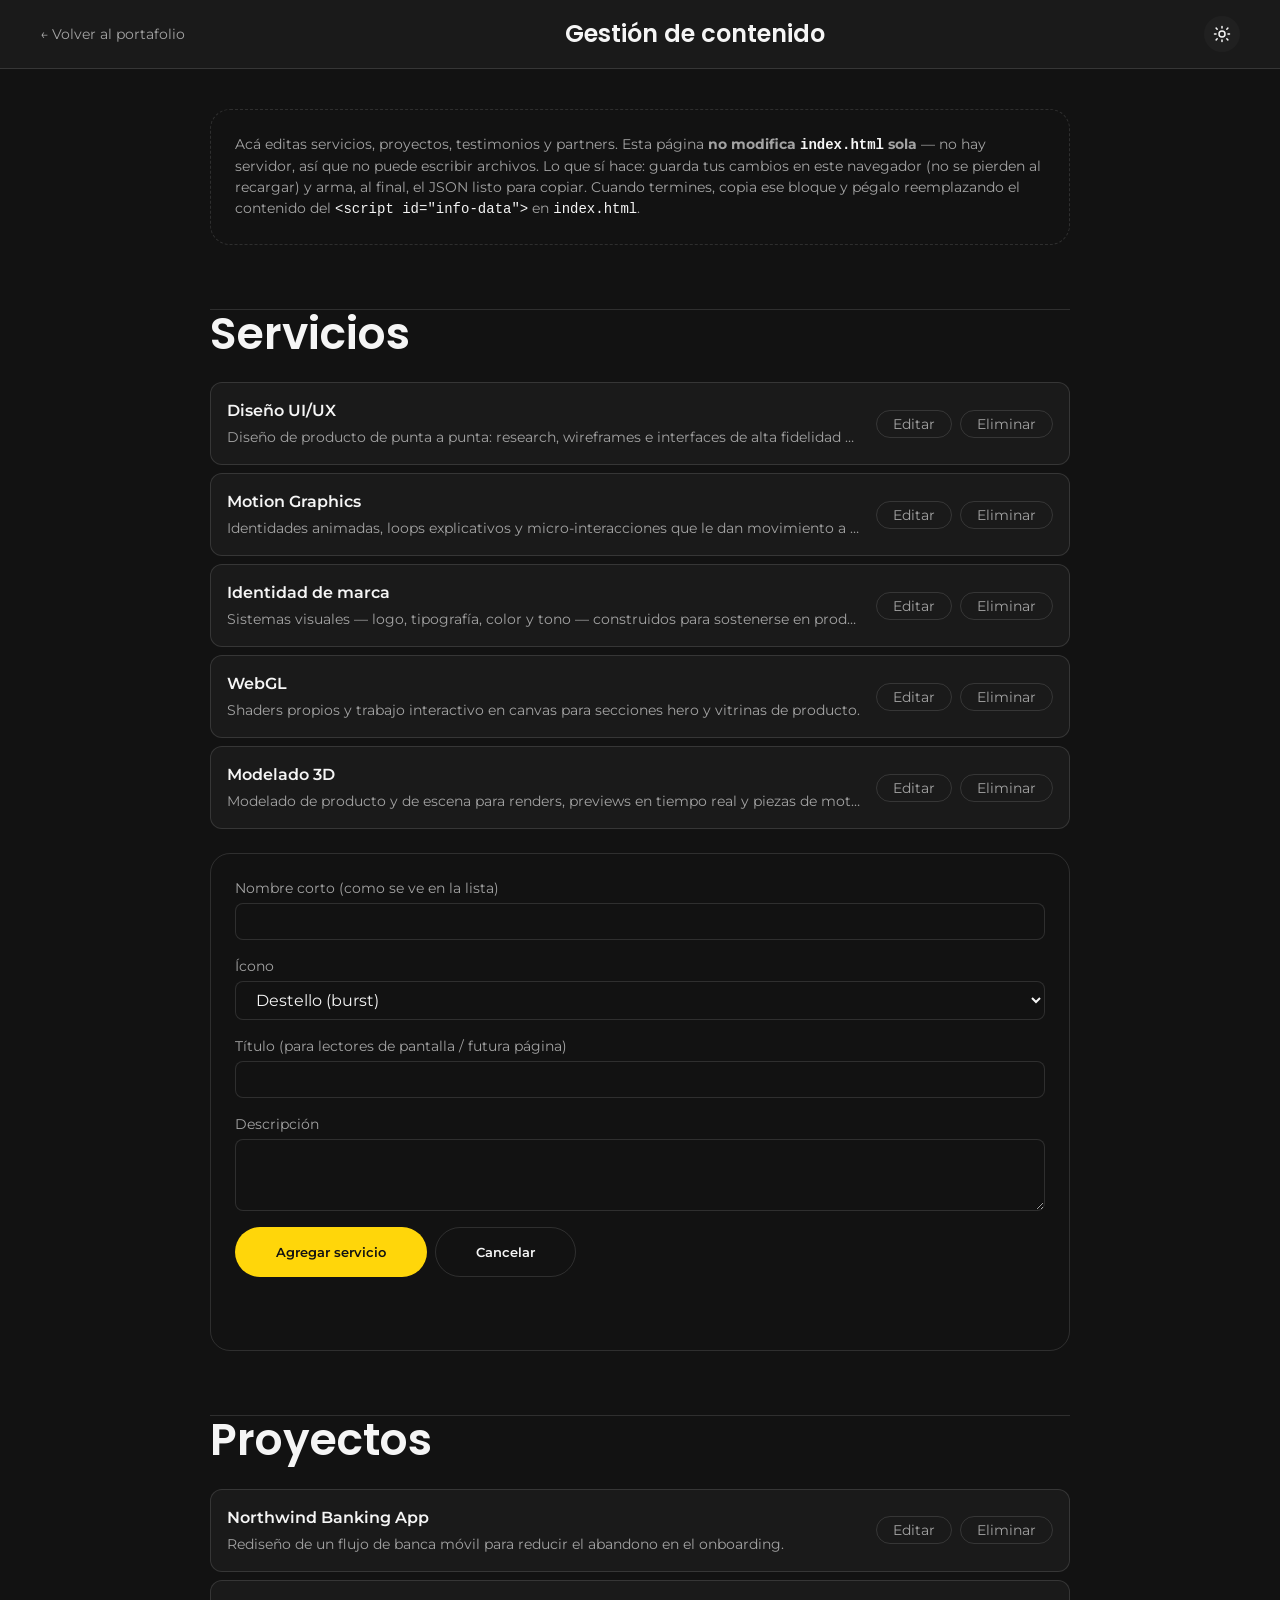
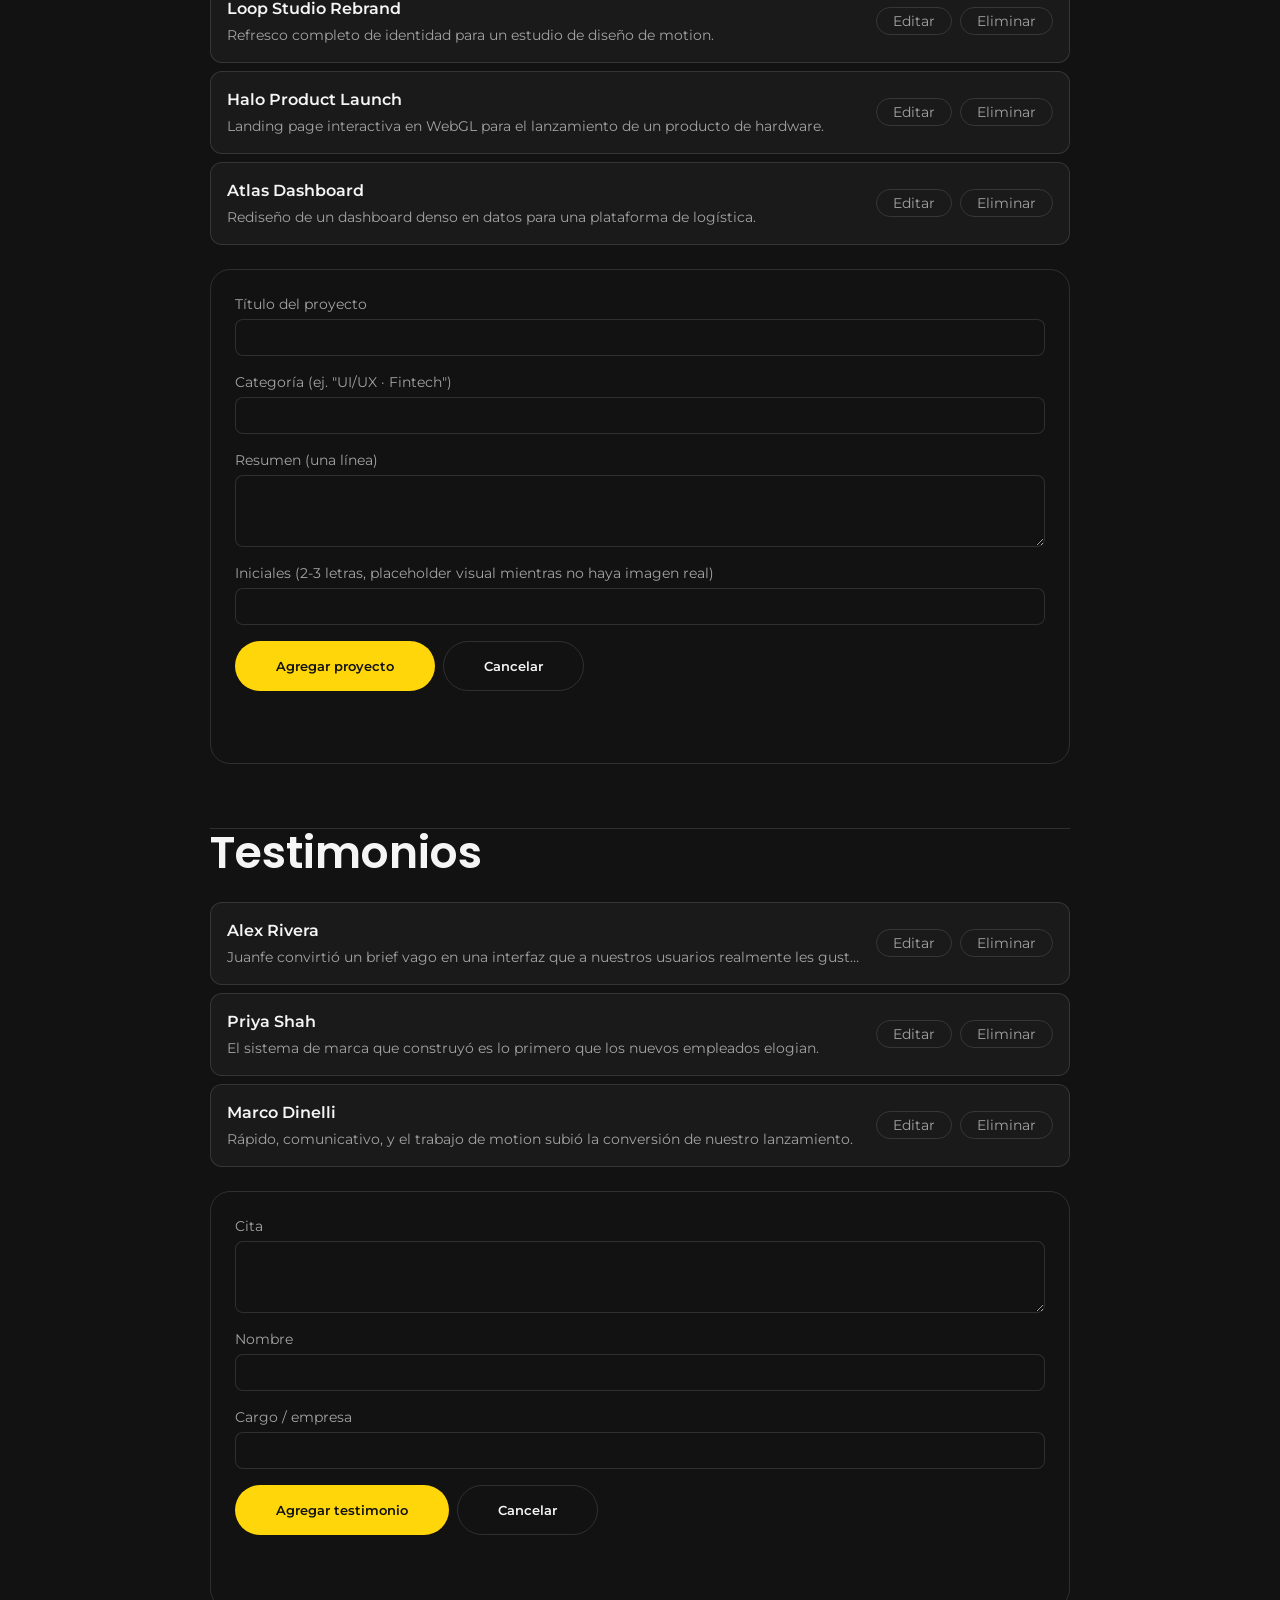
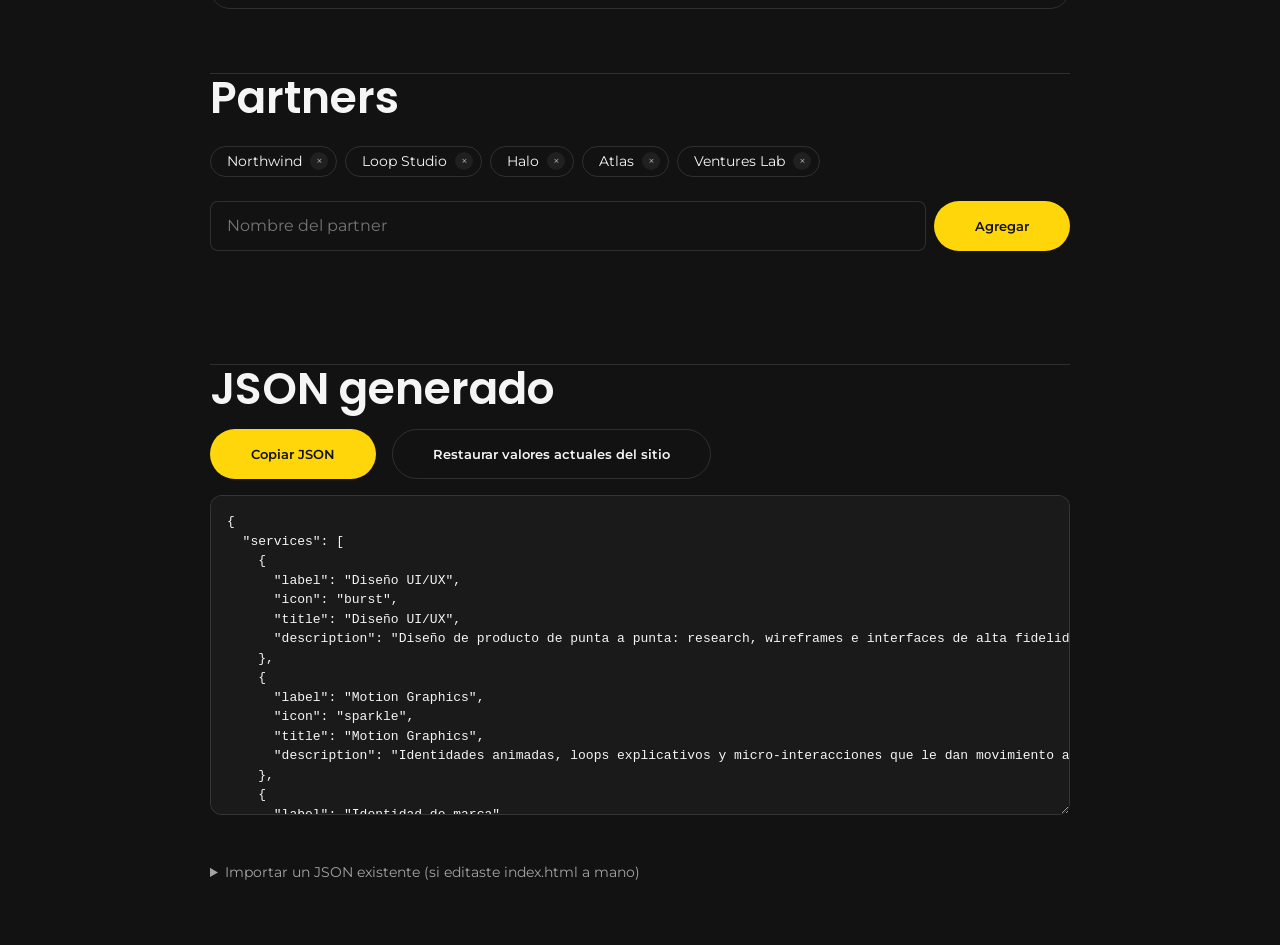
==== commit cf59b0fd: "Traducir comentarios del código al español Co-Authored-By: Claude Sonnet 5 <noreply@anthropic.com>" ====
--- a/gestion.html
+++ b/gestion.html
@@ -3,7 +3,7 @@
 <head>
   <meta charset="UTF-8" />
 
-  <!-- Anti-flash: apply the saved theme before first paint (same as index.html). -->
+  <!-- Anti-flash: aplica el tema guardado antes del primer renderizado (igual que en index.html). -->
   <script>
     (function () {
       try {
@@ -11,7 +11,7 @@
           document.documentElement.setAttribute("data-theme", "light");
         }
       } catch (e) {
-        /* localStorage unavailable — falls back to the default dark theme. */
+        /* localStorage no disponible — usa el tema oscuro por defecto. */
       }
     })();
   </script>
@@ -29,8 +29,9 @@
 
   <link rel="stylesheet" href="css/tokens.css" />
   <link rel="stylesheet" href="css/base.css" />
-  <!-- layout.css: only used here for .theme-toggle (the header's light/dark
-       button) — its nav/footer rules don't match anything on this page. -->
+  <!-- layout.css: se usa aquí solo para .theme-toggle (el botón de
+       claro/oscuro del header) — sus reglas de nav/footer no aplican a
+       nada en esta página. -->
   <link rel="stylesheet" href="css/layout.css" />
   <link rel="stylesheet" href="css/components.css" />
   <link rel="stylesheet" href="css/gestion.css" />
@@ -73,7 +74,7 @@
       <code>&lt;script id="info-data"&gt;</code> en <code>index.html</code>.
     </p>
 
-    <!-- 1. Services -->
+    <!-- 1. Servicios -->
     <section class="gestion-section" data-section="services">
       <h2>Servicios</h2>
       <ul class="gestion-list" data-list="services"></ul>
@@ -110,7 +111,7 @@
       </form>
     </section>
 
-    <!-- 2. Projects -->
+    <!-- 2. Proyectos -->
     <section class="gestion-section" data-section="projects">
       <h2>Proyectos</h2>
       <ul class="gestion-list" data-list="projects"></ul>
@@ -141,7 +142,7 @@
       </form>
     </section>
 
-    <!-- 3. Testimonials -->
+    <!-- 3. Testimonios -->
     <section class="gestion-section" data-section="testimonials">
       <h2>Testimonios</h2>
       <ul class="gestion-list" data-list="testimonials"></ul>
@@ -168,7 +169,7 @@
       </form>
     </section>
 
-    <!-- 4. Partners -->
+    <!-- 4. Aliados (partners) -->
     <section class="gestion-section" data-section="partners">
       <h2>Partners</h2>
       <div class="gestion-chip-row" data-partners-chips></div>
@@ -183,7 +184,7 @@
       <p class="gestion-form__status" data-form-status data-section-status="partners" aria-live="polite"></p>
     </section>
 
-    <!-- Output -->
+    <!-- Salida -->
     <section class="gestion-output">
       <h2>JSON generado</h2>
       <div class="gestion-output__actions">
--- a/css/tokens.css
+++ b/css/tokens.css
@@ -1,21 +1,21 @@
-/* Design tokens — single source of truth for color, type and spacing.
-   Dark is the default theme (per Resumen.md); [data-theme="light"] overrides it. */
+/* Tokens de diseño — fuente única de verdad para color, tipografía y espaciado.
+   El oscuro es el tema por defecto (según Resumen.md); [data-theme="light"] lo sobrescribe. */
 
 :root {
-  /* Color — dark (default) */
+  /* Color — oscuro (por defecto) */
   --color-bg: #121212;
   --color-bg-elevated: #1a1a1a;
   --color-bg-elevated-2: #202020;
   --color-text: #f5f5f5;
   --color-text-muted: #a3a3a3;
   --color-border: rgba(255, 255, 255, 0.12);
-  --color-accent: #c6ff3d;
+  --color-accent: #ffd60a;
   --color-accent-text: #121212;
 
-  /* Type */
+  /* Tipografía */
   --font-heading: "Poppins", "Montserrat", sans-serif;
   --font-body: "Montserrat", "Poppins", sans-serif;
-  --font-display: "Instrument Serif", Georgia, serif; /* italic accents only */
+  --font-display: "Instrument Serif", Georgia, serif; /* solo para acentos en cursiva */
 
   --fs-hero: clamp(2.5rem, 6vw + 1rem, 5.5rem);
   --fs-h2: clamp(1.75rem, 3vw + 1rem, 2.75rem);
@@ -23,7 +23,7 @@
   --fs-body: 1rem;
   --fs-small: 0.875rem;
 
-  /* Spacing scale */
+  /* Escala de espaciado */
   --space-1: 0.25rem;
   --space-2: 0.5rem;
   --space-3: 1rem;
@@ -32,17 +32,17 @@
   --space-6: 4rem;
   --space-7: 6rem;
 
-  /* Shape / layout */
+  /* Forma / layout */
   --radius-pill: 999px;
   --radius-card: 1.25rem;
   --container-max: 1180px;
   --nav-height: 64px;
 
-  /* Motion */
+  /* Movimiento */
   --ease-default: cubic-bezier(0.4, 0, 0.2, 1);
   --duration-panel: 900ms;
 
-  /* Layering */
+  /* Capas (z-index) */
   --z-nav: 50;
   --z-mobile-menu: 80;
   --z-panels: 90;
--- a/css/base.css
+++ b/css/base.css
@@ -1,4 +1,4 @@
-/* Reset + base typography + small utilities shared across the page. */
+/* Reset + tipografía base + pequeñas utilidades compartidas en toda la página. */
 
 *,
 *::before,
@@ -20,7 +20,7 @@
   line-height: 1.5;
   -webkit-font-smoothing: antialiased;
   transition: background-color 0.3s var(--ease-default), color 0.3s var(--ease-default);
-  /* Room at the bottom so content never sits under the fixed pill nav. */
+  /* Espacio abajo para que el contenido nunca quede debajo de la nav fija. */
   padding-bottom: calc(var(--nav-height) + var(--space-5));
 }
 
@@ -71,7 +71,7 @@
   margin-inline: auto;
 }
 
-/* Visually hidden but reachable by assistive tech. */
+/* Oculto visualmente pero accesible para tecnología de asistencia. */
 .sr-only {
   position: absolute;
   width: 1px;
--- a/css/layout.css
+++ b/css/layout.css
@@ -1,4 +1,4 @@
-/* Header, pill nav, mobile menu overlay, section shells and footer. */
+/* Header, nav tipo "pill", overlay del menú móvil, contenedores de sección y footer. */
 
 .site-header {
   position: relative;
@@ -29,8 +29,18 @@
   height: 20px;
 }
 
-/* --- Desktop pill nav, fixed bottom-center --- */
+/* --- Nav tipo "pill" de escritorio, fija centrada abajo ---
+   Efecto de vidrio esmerilado: relleno translúcido + blur de fondo, para que
+   la página se vea suavemente a través mientras hace scroll debajo. Los
+   colores del vidrio son tokens locales porque la "pill" flota tanto sobre
+   secciones oscuras como claras/lima. */
 .nav-pill {
+  --glass-bg: rgba(0, 0, 0, 0.35);
+  --glass-border: rgba(255, 255, 255, 0.17);
+  --glass-hover: rgba(255, 255, 255, 0.1);
+  --glass-text: rgba(255, 255, 255, 0.78);
+  --glass-text-strong: #fff;
+
   position: fixed;
   left: 50%;
   bottom: var(--space-4);
@@ -40,25 +50,107 @@
   align-items: center;
   gap: var(--space-2);
   padding: var(--space-2);
-  background: var(--color-bg-elevated);
-  border: 1px solid var(--color-border);
-  border-radius: var(--radius-pill);
-  box-shadow: 0 10px 30px rgba(0, 0, 0, 0.25);
+  background: var(--glass-bg);
+  border: 1px solid var(--glass-border);
+  border-radius: var(--radius-pill);
+  box-shadow: 0 10px 34px rgba(0, 0, 0, 0.45);
+  -webkit-backdrop-filter: blur(14px) saturate(160%);
+  backdrop-filter: blur(14px) saturate(160%);
+}
+
+[data-theme="light"] .nav-pill {
+  --glass-bg: rgba(236, 236, 236, 0.45);
+  --glass-border: rgba(0, 0, 0, 0.08);
+  --glass-hover: rgba(0, 0, 0, 0.06);
+  --glass-text: rgba(20, 20, 20, 0.72);
+  --glass-text-strong: #141414;
+  box-shadow: 0 10px 34px rgba(0, 0, 0, 0.16);
+}
+
+/* Navegadores sin backdrop-filter: un relleno más opaco mantiene el texto legible. */
+@supports not ((backdrop-filter: blur(1px)) or (-webkit-backdrop-filter: blur(1px))) {
+  .nav-pill {
+    --glass-bg: rgba(18, 18, 18, 0.92);
+  }
+
+  [data-theme="light"] .nav-pill {
+    --glass-bg: rgba(247, 247, 245, 0.95);
+  }
 }
 
 .nav-pill__link {
+  position: relative;
+  z-index: 1; /* por encima del indicador deslizante */
   padding: var(--space-2) var(--space-3);
   border-radius: var(--radius-pill);
   text-decoration: none;
   font-size: var(--fs-small);
-  color: var(--color-text-muted);
-  transition: background-color 0.2s var(--ease-default), color 0.2s var(--ease-default);
-}
-
+  white-space: nowrap;
+  color: var(--glass-text);
+  transition: color 0.3s var(--ease-default);
+}
+
+/* Sin fondo de hover aquí: el indicador deslizante ya previsualiza el
+   enlace sobre el que está el cursor (js/nav.js). El foco de teclado
+   mantiene su propio relleno, ya que el indicador solo sigue al mouse. */
 .nav-pill__link:hover,
+.nav-pill__link[aria-current="true"] {
+  color: var(--glass-text-strong);
+}
+
 .nav-pill__link:focus-visible {
-  color: var(--color-text);
-  background: var(--color-bg-elevated-2);
+  color: var(--glass-text-strong);
+  background: var(--glass-hover);
+}
+
+/* Resaltado deslizante de "estás aquí". nav.js ajusta su tamaño y posición
+   (vía --x / --y / width / height) para que coincida con el enlace activo;
+   la curva con ligero "overshoot" le da un rebote suave al aterrizar. */
+.nav-pill__indicator {
+  position: absolute;
+  top: 0;
+  left: 0;
+  width: 0;
+  height: 0;
+  border: 1px solid rgba(255, 255, 255, 0.22);
+  border-radius: var(--radius-pill);
+  background: rgba(255, 255, 255, 0.14);
+  box-shadow: inset 0 1px 0 rgba(255, 255, 255, 0.12), 0 0 16px rgba(255, 214, 10, 0.12);
+  opacity: 0;
+  transform: translate(var(--x, 0px), var(--y, 0px));
+  transition:
+    transform 0.55s cubic-bezier(0.34, 1.4, 0.64, 1),
+    width 0.55s cubic-bezier(0.34, 1.4, 0.64, 1),
+    opacity 0.3s var(--ease-default);
+  pointer-events: none;
+}
+
+.nav-pill__indicator.is-visible {
+  opacity: 1;
+}
+
+/* Primer posicionamiento: aparece en su lugar en vez de deslizarse desde la esquina. */
+.nav-pill__indicator.no-slide {
+  transition: opacity 0.3s var(--ease-default);
+}
+
+[data-theme="light"] .nav-pill__indicator {
+  border-color: rgba(0, 0, 0, 0.1);
+  background: rgba(255, 255, 255, 0.7);
+  box-shadow: 0 2px 8px rgba(0, 0, 0, 0.08);
+}
+
+/* Las secciones reciben foco tras un salto dentro de la página (para
+   usuarios de teclado y lectores de pantalla); no dibujar un anillo de
+   foco alrededor de toda la sección. */
+main > section:focus,
+footer:focus {
+  outline: none;
+}
+
+.nav-pill .theme-toggle {
+  background: var(--glass-hover);
+  color: var(--glass-text-strong);
 }
 
 .nav-pill__cta {
@@ -101,7 +193,7 @@
   display: block;
 }
 
-/* --- Mobile: pill nav is replaced by a single "Open menu" button --- */
+/* --- Móvil: la nav tipo "pill" se reemplaza por un solo botón "Abrir menú" --- */
 .nav-toggle {
   display: none;
   position: fixed;
@@ -199,7 +291,7 @@
   }
 }
 
-/* --- Section shells --- */
+/* --- Contenedores de sección --- */
 section {
   padding: var(--space-7) 0;
   scroll-margin-top: var(--space-5);
@@ -219,56 +311,3 @@
   text-transform: uppercase;
   color: var(--color-accent);
 }
-
-/* --- Footer --- */
-.site-footer {
-  border-top: 1px solid var(--color-border);
-  padding: var(--space-6) 0 var(--space-7);
-}
-
-.site-footer__top {
-  display: flex;
-  flex-wrap: wrap;
-  justify-content: space-between;
-  gap: var(--space-4);
-  margin-bottom: var(--space-5);
-}
-
-.site-footer__social {
-  list-style: none;
-  display: flex;
-  gap: var(--space-3);
-  margin: 0;
-  padding: 0;
-}
-
-.site-footer__social a {
-  text-decoration: none;
-  color: var(--color-text-muted);
-}
-
-.site-footer__social a:hover,
-.site-footer__social a:focus-visible {
-  color: var(--color-text);
-}
-
-.site-footer__bottom {
-  display: flex;
-  flex-wrap: wrap;
-  justify-content: space-between;
-  gap: var(--space-3);
-  padding-top: var(--space-4);
-  border-top: 1px solid var(--color-border);
-  font-size: var(--fs-small);
-  color: var(--color-text-muted);
-}
-
-.site-footer__bottom a {
-  color: var(--color-text-muted);
-  text-decoration: none;
-}
-
-.site-footer__bottom a:hover,
-.site-footer__bottom a:focus-visible {
-  color: var(--color-text);
-}
--- a/css/components.css
+++ b/css/components.css
@@ -1,7 +1,12 @@
-/* Buttons, cards, chips, testimonials, partners, preloader and panel transition. */
-
-/* --- Buttons --- */
+/* Botones, tarjetas, chips, testimonios, aliados, preloader y transición de paneles. */
+
+/* --- Botones --- */
 .btn {
+  --btn-shine: rgba(255, 255, 255, 0.35);
+
+  position: relative;
+  overflow: hidden;
+  isolation: isolate; /* mantiene el brillo (z-index -1) por encima del propio fondo del botón */
   display: inline-flex;
   align-items: center;
   gap: var(--space-2);
@@ -10,30 +15,88 @@
   font-weight: 600;
   text-decoration: none;
   border: 1px solid transparent;
-}
-
+  /* Sin `transform` aquí: GSAP anima el transform de los botones del hero
+     al entrar, y una transición CSS sobre él haría que ese tween se atrase. */
+  transition:
+    background-color 0.3s var(--ease-default),
+    border-color 0.3s var(--ease-default),
+    box-shadow 0.3s var(--ease-default);
+}
+
+/* Brillo — igual que los chips de About: una banda de luz diagonal
+   estacionada fuera del borde izquierdo que se desliza hasta el medio en
+   hover y vuelve a salir al soltar (la transición vive en el estado base,
+   así anima en ambas direcciones). Queda detrás de la etiqueta, para que
+   el texto nunca se lave. */
+.btn::before {
+  content: "";
+  position: absolute;
+  inset: -1px;
+  z-index: -1;
+  background: linear-gradient(110deg, transparent 30%, var(--btn-shine) 50%, transparent 70%);
+  transform: translateX(-120%);
+  transition: transform 0.6s var(--ease-default);
+  pointer-events: none;
+}
+
+.btn:hover::before,
+.btn:focus-visible::before {
+  transform: translateX(0);
+}
+
+/* Primario: brillo blanco sobre lima + un suave resplandor lima. */
 .btn-primary {
+  --btn-shine: rgba(255, 255, 255, 0.6);
   background: var(--color-accent);
   color: var(--color-accent-text);
-}
-
-.btn-ghost {
-  background: transparent;
-  border-color: var(--color-border);
-  color: var(--color-text);
 }
 
 .btn-primary:hover,
 .btn-primary:focus-visible {
   transform: translateY(-1px);
+  box-shadow: 0 8px 24px rgba(255, 214, 10, 0.25);
+}
+
+/* Ghost: relleno tipo vidrio, el borde se ilumina, brillo blanco tenue. */
+.btn-ghost {
+  --btn-shine: rgba(255, 255, 255, 0.18);
+  background: transparent;
+  border-color: var(--color-border);
+  color: var(--color-text);
 }
 
 .btn-ghost:hover,
 .btn-ghost:focus-visible {
-  background: var(--color-bg-elevated);
-}
-
-/* --- About lead paragraph --- */
+  background: rgba(255, 255, 255, 0.06);
+  border-color: rgba(255, 255, 255, 0.45);
+  box-shadow: 0 0 18px rgba(255, 214, 10, 0.15);
+}
+
+[data-theme="light"] .btn-ghost {
+  --btn-shine: rgba(0, 0, 0, 0.08);
+}
+
+[data-theme="light"] .btn-ghost:hover,
+[data-theme="light"] .btn-ghost:focus-visible {
+  background: rgba(0, 0, 0, 0.04);
+  border-color: rgba(0, 0, 0, 0.3);
+}
+
+/* El hero se mantiene oscuro en el tema claro, así que su botón ghost
+   conserva ahí texto blanco y borde blanco. */
+[data-theme="light"] .hero .btn-ghost {
+  --btn-shine: rgba(255, 255, 255, 0.18);
+  color: #fff;
+  border-color: #fff;
+}
+
+[data-theme="light"] .hero .btn-ghost:hover,
+[data-theme="light"] .hero .btn-ghost:focus-visible {
+  background: rgba(255, 255, 255, 0.06);
+  border-color: #fff;
+}
+
+/* --- Párrafo principal de About --- */
 .about p[data-split-about] {
   font-family: var(--font-heading);
   font-weight: 500;
@@ -43,49 +106,103 @@
   max-width: 900px;
 }
 
-/* --- Chips (About section) — infinite marquee of focus areas --- */
+/* --- Chips (sección About) — marquesina infinita de áreas de enfoque --- */
 .chip-marquee {
   overflow: hidden;
   margin-top: var(--space-5);
-  /* Fade the edges so chips don't look like they're cut off mid-pill. */
+  /* Difumina los bordes para que los chips no se vean cortados a la mitad. */
   -webkit-mask-image: linear-gradient(90deg, transparent, #000 8%, #000 92%, transparent);
   mask-image: linear-gradient(90deg, transparent, #000 8%, #000 92%, transparent);
 }
 
+/* Sin JS los chips simplemente hacen wrap; main.js agrega .chip-marquee--ready
+   una vez que ha clonado suficientes conjuntos para llenar el ancho, lo que
+   activa el loop. */
 .chip-list {
   list-style: none;
   display: flex;
+  flex-wrap: wrap;
+  row-gap: var(--space-2);
+  margin: 0;
+  padding: var(--space-1) 0; /* espacio para el resplandor del hover */
+}
+
+.chip-marquee--ready .chip-list {
   flex-wrap: nowrap;
   width: max-content;
-  margin: 0;
-  padding: 0;
-  animation: chip-marquee 16s linear infinite;
-}
-
-/* Pause on hover so the labels are easy to read with a mouse. */
-.chip-marquee:hover .chip-list {
-  animation-play-state: paused;
+  /* La duración la define main.js a partir del ancho de la pista, para que
+     la velocidad se mantenga igual sin importar cuántas copias hicieron falta. */
+  animation: chip-marquee var(--marquee-duration, 30s) linear infinite;
 }
 
 .chip-list li {
+  --chip-bg: rgba(255, 255, 255, 0.04);
+  --chip-bg-hover: rgba(255, 255, 255, 0.1);
+  --chip-border-hover: rgba(255, 255, 255, 0.45);
+  --chip-shine: rgba(255, 255, 255, 0.35);
+
+  position: relative;
+  overflow: hidden;
   flex: 0 0 auto;
-  /* Spacing via margin, not `gap`: with the duplicate-track technique below,
-     `gap` leaves an extra half-gap at the 50% loop point (it isn't "inside"
-     either copy), which reads as a stutter/cut. A trailing margin on every
-     item — including the last one of each copy — is part of that item's own
-     box, so the two copies line up exactly at the midpoint. */
+  /* Espaciado vía margin, no `gap`: con la técnica de pista duplicada de
+     abajo, `gap` deja un medio-espacio extra en el punto de loop al 50%
+     (no está "dentro" de ninguna de las dos copias), lo cual se percibe
+     como un tirón/corte. Un margen al final de cada ítem — incluyendo el
+     último de cada copia — es parte de la caja propia de ese ítem, así las
+     copias encajan exactamente en el punto medio. */
   margin-right: var(--space-2);
   padding: var(--space-2) var(--space-3);
   border: 1px solid var(--color-border);
   border-radius: var(--radius-pill);
+  background: var(--chip-bg);
+  -webkit-backdrop-filter: blur(10px);
+  backdrop-filter: blur(10px);
   font-size: var(--fs-small);
   color: var(--color-text-muted);
   white-space: nowrap;
-}
-
-/* The list is rendered twice in the HTML (second copy aria-hidden); looping
-   the track by exactly -50% lines the end of set 1 up with the start of set
-   2, so the restart to 0% is invisible. */
+  cursor: default;
+  transition:
+    color 0.3s var(--ease-default),
+    background-color 0.3s var(--ease-default),
+    border-color 0.3s var(--ease-default),
+    box-shadow 0.3s var(--ease-default);
+}
+
+[data-theme="light"] .chip-list li {
+  --chip-bg: rgba(0, 0, 0, 0.03);
+  --chip-bg-hover: rgba(255, 255, 255, 0.7);
+  --chip-border-hover: rgba(0, 0, 0, 0.3);
+  --chip-shine: rgba(255, 255, 255, 0.9);
+}
+
+/* Brillo: una banda de luz diagonal estacionada fuera del borde izquierdo.
+   En hover se desliza hacia adentro y se detiene a la mitad de la pill; al
+   soltar se desliza de vuelta por donde entró (la transición vive en el
+   estado base, así corre en ambas direcciones). */
+.chip-list li::after {
+  content: "";
+  position: absolute;
+  inset: -1px;
+  background: linear-gradient(110deg, transparent 30%, var(--chip-shine) 50%, transparent 70%);
+  transform: translateX(-120%);
+  transition: transform 0.6s var(--ease-default);
+  pointer-events: none;
+}
+
+.chip-list li:hover {
+  color: var(--color-text);
+  background: var(--chip-bg-hover);
+  border-color: var(--chip-border-hover);
+  box-shadow: 0 0 18px rgba(255, 214, 10, 0.18);
+}
+
+.chip-list li:hover::after {
+  transform: translateX(0);
+}
+
+/* main.js llena la pista con 2N copias del conjunto; hacer loop exactamente
+   en -50% alinea el final de la copia N con el inicio de la copia N+1, así
+   el reinicio a 0% es invisible y nunca hay un espacio vacío. */
 @keyframes chip-marquee {
   from {
     transform: translateX(0);
@@ -95,14 +212,14 @@
   }
 }
 
-/* --- Grid shells --- */
+/* --- Contenedores de grid --- */
 .card-grid {
   display: grid;
   gap: var(--space-4);
   grid-template-columns: repeat(auto-fit, minmax(260px, 1fr));
 }
 
-/* --- Services header --- */
+/* --- Encabezado de Services --- */
 .services-head {
   display: grid;
   grid-template-columns: minmax(0, 1fr) auto;
@@ -166,7 +283,7 @@
   transform: scale(0.97);
 }
 
-/* --- Services list: big rows, rolling title, scroll-rotated icon --- */
+/* --- Lista de Services: filas grandes, título rotativo, ícono que gira con scroll --- */
 .services-list {
   display: flex;
   flex-direction: column;
@@ -194,7 +311,7 @@
   height: clamp(2rem, 5vw, 4.375rem);
 }
 
-/* One line tall window; the duplicate waits just below it. */
+/* Ventana de la altura de una línea; el duplicado espera justo debajo. */
 .service-row__title {
   display: block;
   overflow: hidden;
@@ -220,7 +337,7 @@
   color: var(--color-text);
 }
 
-/* Roll only with a real pointer — on touch, hover sticks after a tap. */
+/* Rotar solo con un puntero real — en touch, el hover se queda pegado tras un tap. */
 @media (hover: hover) and (pointer: fine) {
   .service-row:hover .service-row__roll {
     transform: translateY(-100%);
@@ -231,7 +348,7 @@
   transform: translateY(-100%);
 }
 
-/* --- Who I build for --- */
+/* --- Para quién trabajo --- */
 .who-i-build-for {
   display: grid;
   grid-template-columns: minmax(0, 1fr) minmax(0, 2fr);
@@ -289,10 +406,10 @@
   }
 }
 
-/* --- Statement: text on a curve, pinned while it scrolls ---
-   Default (no JS / reduced motion): a plain centered heading.
-   animations.js adds .statement--animated to swap in the SVG curve and
-   give the track its 300vh of scroll for the pinned stage. */
+/* --- Statement: texto sobre una curva, fijo ("pinned") mientras se hace scroll ---
+   Por defecto (sin JS / movimiento reducido): un encabezado simple y centrado.
+   animations.js agrega .statement--animated para intercambiar la curva SVG y
+   darle a la pista sus 300vh de scroll para el escenario fijo. */
 .statement {
   padding: 0;
 }
@@ -301,25 +418,6 @@
   position: relative;
   padding: var(--space-7) var(--space-4);
   overflow: hidden;
-}
-
-.statement__header {
-  display: grid;
-  grid-template-columns: auto 1fr auto 1fr auto;
-  align-items: center;
-  justify-items: center;
-  gap: var(--space-3);
-  width: min(100% - var(--space-5), var(--container-max));
-  margin: 0 auto var(--space-6);
-  font-size: var(--fs-small);
-  letter-spacing: 0.08em;
-  text-transform: uppercase;
-  color: var(--color-text);
-}
-
-.statement__mark {
-  width: 22px;
-  height: 22px;
 }
 
 .statement__text {
@@ -340,8 +438,8 @@
   overflow: visible;
 }
 
-/* Size is in SVG user units (viewBox is 1516 wide), so the text scales
-   with the viewport instead of with CSS px. */
+/* El tamaño está en unidades de usuario SVG (el viewBox mide 1516 de ancho),
+   así el texto escala con el viewport en vez de con px de CSS. */
 .statement__curve text {
   font-family: var(--font-body);
   font-weight: 400;
@@ -362,19 +460,11 @@
   padding: 0;
 }
 
-.statement--animated .statement__header {
-  position: absolute;
-  top: var(--space-6);
-  left: 0;
-  right: 0;
-  margin-bottom: 0;
-}
-
 .statement--animated .statement__curve {
   display: block;
 }
 
-/* Heading stays in the DOM for screen readers, the curve is decorative. */
+/* El encabezado se mantiene en el DOM para lectores de pantalla, la curva es decorativa. */
 .statement--animated .statement__text {
   position: absolute;
   width: 1px;
@@ -390,7 +480,7 @@
   }
 }
 
-/* --- Works rows (one per project) --- */
+/* --- Filas de Works (una por proyecto) --- */
 .works-list {
   display: flex;
   flex-direction: column;
@@ -455,10 +545,11 @@
   gap: var(--space-4);
 }
 
-/* --- Work media: clip-path reveal + hover zoom ---
-   Visible by default, so the page still works without JS / GSAP.
-   animations.js adds .works-list--reveal to the list (motion allowed only)
-   to arm the hidden state, then .is-in-view to each media on scroll. */
+/* --- Media de Works: reveal con clip-path + zoom en hover ---
+   Visible por defecto, para que la página siga funcionando sin JS / GSAP.
+   animations.js agrega .works-list--reveal a la lista (solo si el
+   movimiento está permitido) para armar el estado oculto, y luego
+   .is-in-view a cada media al hacer scroll. */
 .work-media {
   position: relative;
   display: block;
@@ -469,7 +560,7 @@
 }
 
 .work-media--side {
-  aspect-ratio: auto; /* stretches to the main image's height */
+  aspect-ratio: auto; /* se estira hasta la altura de la imagen principal */
 }
 
 .work-media__inner {
@@ -483,7 +574,7 @@
     transform 0.8s cubic-bezier(0.19, 1, 0.22, 1);
 }
 
-/* Fills the frame; swap for <img> with object-fit: cover later. */
+/* Llena el marco; cambiar luego por <img> con object-fit: cover. */
 .work-media__inner > * {
   width: 100%;
   height: 100%;
@@ -492,7 +583,7 @@
   transition: transform 1.2s cubic-bezier(0.22, 1, 0.36, 1);
 }
 
-/* Armed: hidden from the top-left corner, image slightly zoomed in. */
+/* Armado: oculto desde la esquina superior izquierda, imagen ligeramente ampliada. */
 .works-list--reveal .work-media__inner {
   clip-path: inset(0 100% 100% 0 round 0.5rem);
 }
@@ -501,7 +592,7 @@
   transform: scale(1.14);
 }
 
-/* In view: wipe open to the bottom-right while the image settles. */
+/* En vista: se abre en barrido hacia la esquina inferior derecha mientras la imagen se asienta. */
 .works-list--reveal .work-media.is-in-view .work-media__inner {
   clip-path: inset(0 round 0.5rem);
 }
@@ -510,13 +601,13 @@
   transform: scale(1);
 }
 
-/* Side image starts a beat after the main one. */
+/* La imagen lateral arranca un instante después que la principal. */
 .works-list--reveal .work-media--side .work-media__inner,
 .works-list--reveal .work-media--side .work-media__inner > * {
   transition-delay: 0.15s;
 }
 
-/* Hover: corners square off and the image zooms in. */
+/* Hover: las esquinas se cuadran y la imagen hace zoom. */
 .work-media:hover,
 .work-media:focus-visible {
   border-radius: 0;
@@ -561,7 +652,7 @@
   font-size: 2rem;
   font-weight: 600;
   color: var(--color-accent-text);
-  background: linear-gradient(135deg, var(--color-accent), #6fe0c9);
+  background: linear-gradient(135deg, var(--color-accent), #ff9f1c);
 }
 
 .media-placeholder--alt {
@@ -571,42 +662,72 @@
   border: 1px solid var(--color-border);
 }
 
-/* --- CTA to works --- */
+/* --- CTA hacia works --- */
 .works-cta {
   text-align: center;
 }
 
+/* Sin tarjeta: solo el encabezado sobre el fondo de la página. */
 .works-cta__inner {
   padding: var(--space-6) var(--space-4);
+}
+
+.works-cta h2 {
+  max-width: 22ch;
+  margin: 0 auto var(--space-5);
+}
+
+/* --- Testimonials: abanico de tarjetas ---
+   Por defecto (sin JS, movimiento reducido, < 992px): una grilla simple de
+   tarjetas. animations.js agrega .testimonial-fan--orbit en escritorio para
+   convertir cada .testimonial-orbit en un cuadrado de 300vw centrado bajo
+   su tarjeta, así rotar el wrapper balancea la tarjeta a lo largo de un
+   arco muy amplio. */
+.testimonial-fan {
+  display: grid;
+  gap: var(--space-4);
+  grid-template-columns: repeat(auto-fit, minmax(260px, 1fr));
+}
+
+.testimonial-card {
+  display: flex;
+  flex-direction: column;
+  gap: var(--space-4);
+  min-height: 22rem;
+  padding: var(--space-5) var(--space-4);
   border: 1px solid var(--color-border);
   border-radius: var(--radius-card);
   background: var(--color-bg-elevated);
-}
-
-.works-cta h2 {
-  margin-bottom: var(--space-4);
-}
-
-/* --- Testimonials --- */
-.testimonial-card {
-  padding: var(--space-4);
-  border: 1px solid var(--color-border);
-  border-radius: var(--radius-card);
-  background: var(--color-bg-elevated);
-  display: flex;
-  flex-direction: column;
-  gap: var(--space-3);
+  box-shadow: 0 20px 50px rgba(0, 0, 0, 0.18);
+}
+
+.testimonial-card__step {
+  font-size: 0.75rem;
+  letter-spacing: 0.08em;
+  text-transform: uppercase;
+  color: var(--color-accent);
+}
+
+[data-theme="light"] .testimonial-card__step {
+  color: var(--color-text-muted); /* el lima se ve demasiado pálido sobre blanco */
 }
 
 .testimonial-card blockquote {
   margin: 0;
   font-family: var(--font-heading);
-  font-size: var(--fs-h3);
-  line-height: 1.35;
+  font-weight: 500;
+  font-size: clamp(1.25rem, 0.8vw + 1rem, 1.625rem);
+  line-height: 1.3;
 }
 
 .testimonial-card footer {
+  display: flex;
+  flex-direction: column;
+  gap: var(--space-1);
+  margin-top: auto;
   font-size: var(--fs-small);
+  text-transform: uppercase;
+  letter-spacing: 0.04em;
   color: var(--color-text-muted);
 }
 
@@ -614,24 +735,182 @@
   color: var(--color-text);
 }
 
-/* --- Partners --- */
-.partner-row {
+/* Modo órbita de escritorio */
+.testimonial-fan--orbit {
+  position: relative;
+  display: block;
+  height: 44rem;
+  /* Se extiende hasta los bordes del viewport para que las tarjetas puedan
+     entrar balanceándose desde fuera de pantalla. */
+  margin-inline: calc(50% - 50vw);
+  overflow: hidden;
+}
+
+.testimonial-fan--orbit .testimonial-orbit {
+  position: absolute;
+  top: 0;
+  left: 50%;
+  width: 300vw;
+  height: 300vw;
+  margin-left: -150vw;
+  pointer-events: none;
+}
+
+.testimonial-fan--orbit .testimonial-card {
+  position: absolute;
+  top: 22rem; /* centro vertical del abanico */
+  left: 50%;
+  width: 22.5rem;
+  height: 31rem;
+  margin: -15.5rem 0 0 -11.25rem;
+  pointer-events: auto;
+}
+
+/* --- Footer de cierre (aliados + contacto) ---
+   Siempre oscuro, en ambos temas, para que se lea como el final de la
+   página. .closing__layer--spot es un clon de la capa, pintado en el color
+   de acento y enmascarado a un círculo en --spot-x / --spot-y (animations.js). */
+.closing {
+  --closing-bg: #0f0f0f;
+  --closing-text: #f1f1f1;
+  --closing-muted: #6b6b6b;
+  --closing-border: rgba(255, 255, 255, 0.12);
+
+  position: relative;
+  overflow: hidden;
+  background: var(--closing-bg);
+  color: var(--closing-text);
+}
+
+.closing__layer {
+  display: flex;
+  flex-direction: column;
+  padding: var(--space-6) var(--space-4) calc(var(--space-7) + var(--space-5));
+}
+
+.closing__title {
+  display: flex;
+  flex-direction: column;
+  /* Ocupa el espacio que antes tomaba el encabezado con corchetes {Aliados}, ya eliminado. */
+  margin: clamp(var(--space-5), 8vw, 6rem) 0 var(--space-6) -0.06em;
+  font-family: var(--font-body);
+  font-weight: 500;
+  font-size: clamp(2.25rem, 6.2vw, 8rem);
+  line-height: 0.95;
+  letter-spacing: -0.05em;
+  text-transform: uppercase;
+  color: var(--closing-text);
+}
+
+.closing__partners {
+  list-style: none;
   display: flex;
   flex-wrap: wrap;
-  gap: var(--space-5);
-  align-items: center;
   justify-content: space-between;
+  gap: var(--space-3) var(--space-5);
+  margin: 0 0 var(--space-7);
+  padding: var(--space-4) 0 0;
+  border-top: 1px solid var(--closing-border);
 }
 
 .partner-logo {
   font-family: var(--font-heading);
   font-weight: 600;
   font-size: var(--fs-h3);
-  color: var(--color-text-muted);
   letter-spacing: 0.02em;
-}
-
-/* --- Preloader --- */
+  color: var(--closing-muted);
+}
+
+.closing__bottom {
+  display: grid;
+  grid-template-columns: repeat(4, minmax(0, 1fr));
+  gap: var(--space-4);
+  font-size: var(--fs-small);
+}
+
+.closing__col {
+  display: flex;
+  flex-direction: column;
+  gap: var(--space-2);
+}
+
+.closing__col--end {
+  align-items: flex-end;
+  text-align: right;
+  color: var(--closing-muted);
+}
+
+.closing__label {
+  color: var(--closing-muted);
+}
+
+.closing__links {
+  list-style: none;
+  display: flex;
+  flex-direction: column;
+  gap: var(--space-1);
+  margin: 0;
+  padding: 0;
+}
+
+.closing a {
+  color: var(--closing-text);
+  text-decoration: none;
+}
+
+.closing a:hover,
+.closing a:focus-visible {
+  text-decoration: underline;
+  text-underline-offset: 0.25em;
+}
+
+.closing__cta {
+  font-size: var(--fs-h3);
+}
+
+/* Copia "spotlight": mismo layout encima, color de acento, máscara circular. */
+.closing__layer--spot {
+  position: absolute;
+  inset: 0;
+  pointer-events: none;
+  --spot-x: 50%;
+  --spot-y: 50%;
+  --spot-r: 0px;
+  -webkit-mask-image: radial-gradient(circle var(--spot-r) at var(--spot-x) var(--spot-y), #000 92%, transparent 100%);
+  mask-image: radial-gradient(circle var(--spot-r) at var(--spot-x) var(--spot-y), #000 92%, transparent 100%);
+}
+
+.closing__layer--spot,
+.closing__layer--spot .closing__title,
+.closing__layer--spot .partner-logo,
+.closing__layer--spot .closing__label,
+.closing__layer--spot .closing__col--end,
+.closing__layer--spot a {
+  color: var(--color-accent);
+}
+
+.closing__layer--spot .closing__partners {
+  border-top-color: var(--color-accent);
+}
+
+@media (max-width: 768px) {
+  .closing__layer {
+    padding-inline: var(--space-3);
+  }
+
+  .closing__bottom {
+    grid-template-columns: repeat(2, minmax(0, 1fr));
+    row-gap: var(--space-5);
+  }
+
+  .closing__col--end {
+    grid-column: 1 / -1;
+    align-items: flex-start;
+    text-align: left;
+  }
+}
+
+/* --- Preloader (pantalla de carga) --- */
 .preloader {
   position: fixed;
   inset: 0;
@@ -664,7 +943,7 @@
   color: var(--color-text-muted);
 }
 
-/* --- 6-panel page transition --- */
+/* --- Transición de página de 6 paneles --- */
 .panel-transition {
   position: fixed;
   inset: 0;
@@ -680,8 +959,9 @@
   transform-origin: top;
 }
 
-/* Panels start covering the screen so there is never a flash of
-   unrevealed content before preloader.js runs revealOnEntry(). */
+/* Los paneles empiezan cubriendo la pantalla para que nunca haya un
+   parpadeo de contenido sin revelar antes de que preloader.js ejecute
+   revealOnEntry(). */
 .panel-transition[data-state="revealed"] .panel-transition__panel {
   transform: scaleY(0);
   transform-origin: bottom;
@@ -694,7 +974,7 @@
   transition: transform var(--duration-panel) var(--ease-default);
 }
 
-/* Slight stagger between panels so they don't move as one flat block. */
+/* Pequeño desfase entre paneles para que no se muevan como un solo bloque plano. */
 .panel-transition__panel:nth-child(1) { transition-delay: 0ms; }
 .panel-transition__panel:nth-child(2) { transition-delay: 40ms; }
 .panel-transition__panel:nth-child(3) { transition-delay: 80ms; }
--- a/css/gestion.css
+++ b/css/gestion.css
@@ -1,13 +1,13 @@
-/* Layout for the content-management panel (gestion.html). Reuses tokens.css
-   (color/type) and components.css (.btn) — this file only covers the
-   admin-specific pieces: header, section cards, list rows, forms and the
-   JSON output box.
-
-   layout.css is also linked in (just for .theme-toggle), and it has a bare
-   `section { padding: var(--space-7) 0; }` rule meant for the home page's
-   sections. Neutralize it here so it doesn't add a 6rem gap under every
-   section on this page — .gestion-section/.gestion-output below set their
-   own spacing. */
+/* Layout del panel de gestión de contenido (gestion.html). Reutiliza
+   tokens.css (color/tipografía) y components.css (.btn) — este archivo
+   solo cubre las piezas propias del panel de administración: header,
+   tarjetas de sección, filas de lista, formularios y la caja de salida JSON.
+
+   layout.css también está enlazado (solo por .theme-toggle), y tiene una
+   regla simple `section { padding: var(--space-7) 0; }` pensada para las
+   secciones de la página principal. Se neutraliza aquí para que no agregue
+   un espacio de 6rem debajo de cada sección en esta página —
+   .gestion-section/.gestion-output de abajo definen su propio espaciado. */
 
 main.gestion-main section {
   padding: 0;
@@ -76,7 +76,7 @@
   margin-bottom: var(--space-4);
 }
 
-/* --- Item list (existing entries) --- */
+/* --- Lista de elementos (entradas existentes) --- */
 .gestion-list {
   list-style: none;
   margin: 0 0 var(--space-4);
@@ -151,7 +151,7 @@
   border-color: #ff6b6b;
 }
 
-/* --- Partners: plain chip list, no edit (just add/remove) --- */
+/* --- Aliados: lista simple de chips, sin edición (solo agregar/quitar) --- */
 .gestion-chip-row {
   display: flex;
   flex-wrap: wrap;
@@ -187,7 +187,7 @@
   color: #ff6b6b;
 }
 
-/* --- Forms --- */
+/* --- Formularios --- */
 .gestion-form {
   display: grid;
   gap: var(--space-3);
@@ -249,7 +249,7 @@
   min-height: 1.2em;
 }
 
-/* --- JSON output --- */
+/* --- Salida JSON --- */
 .gestion-output {
   margin-top: var(--space-7);
   padding-top: var(--space-5);
